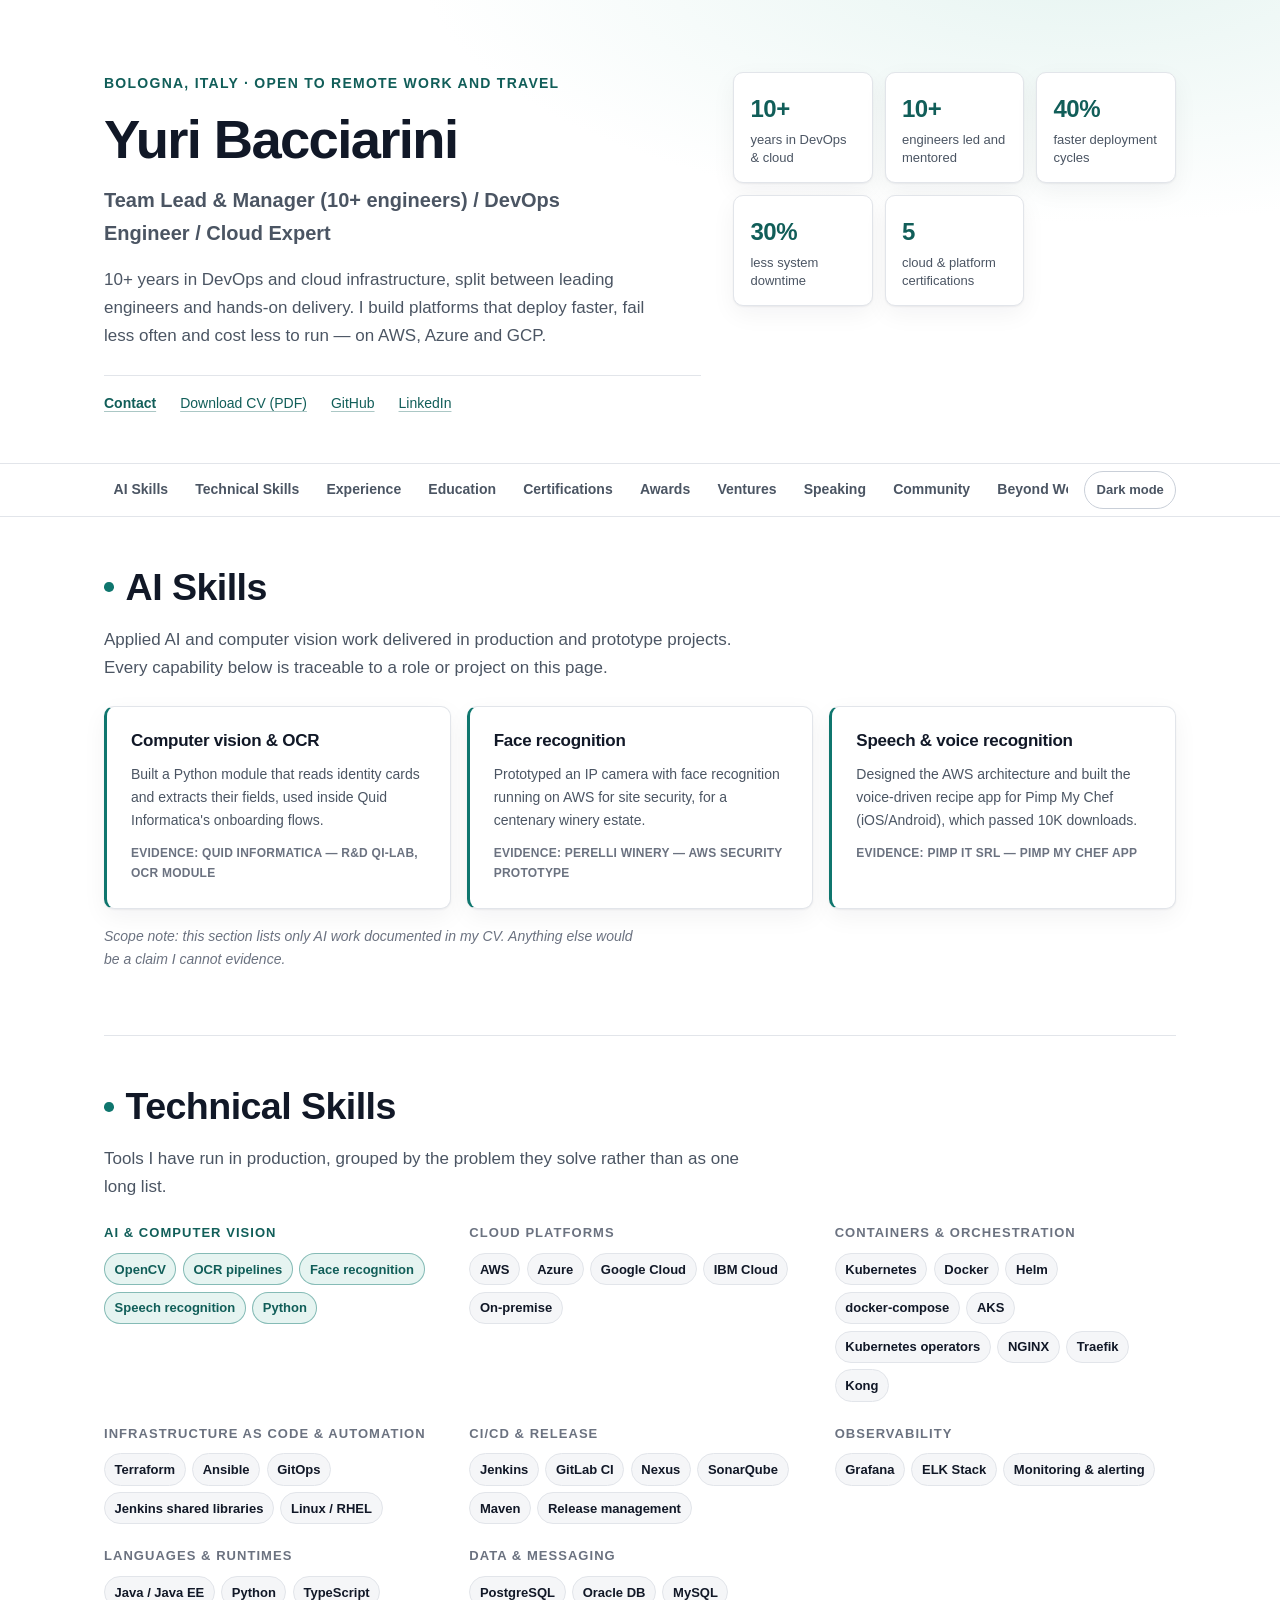
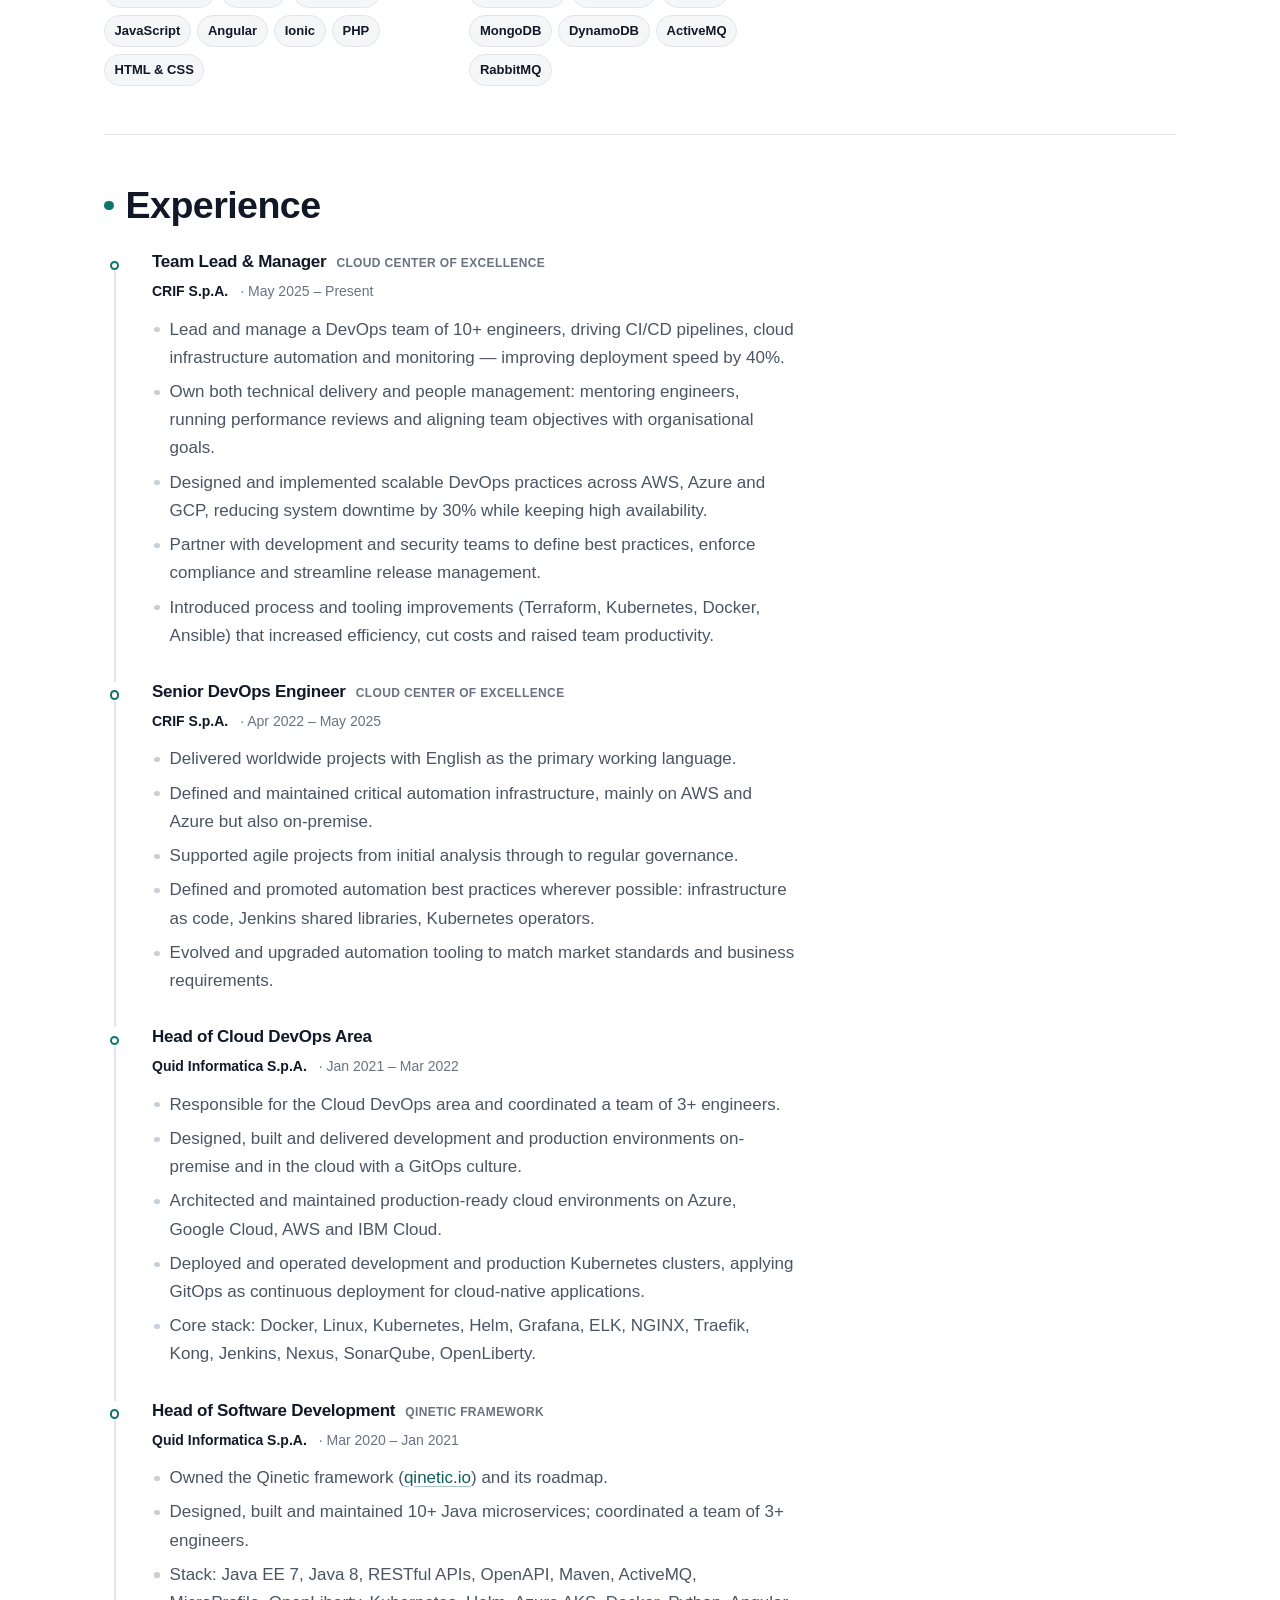
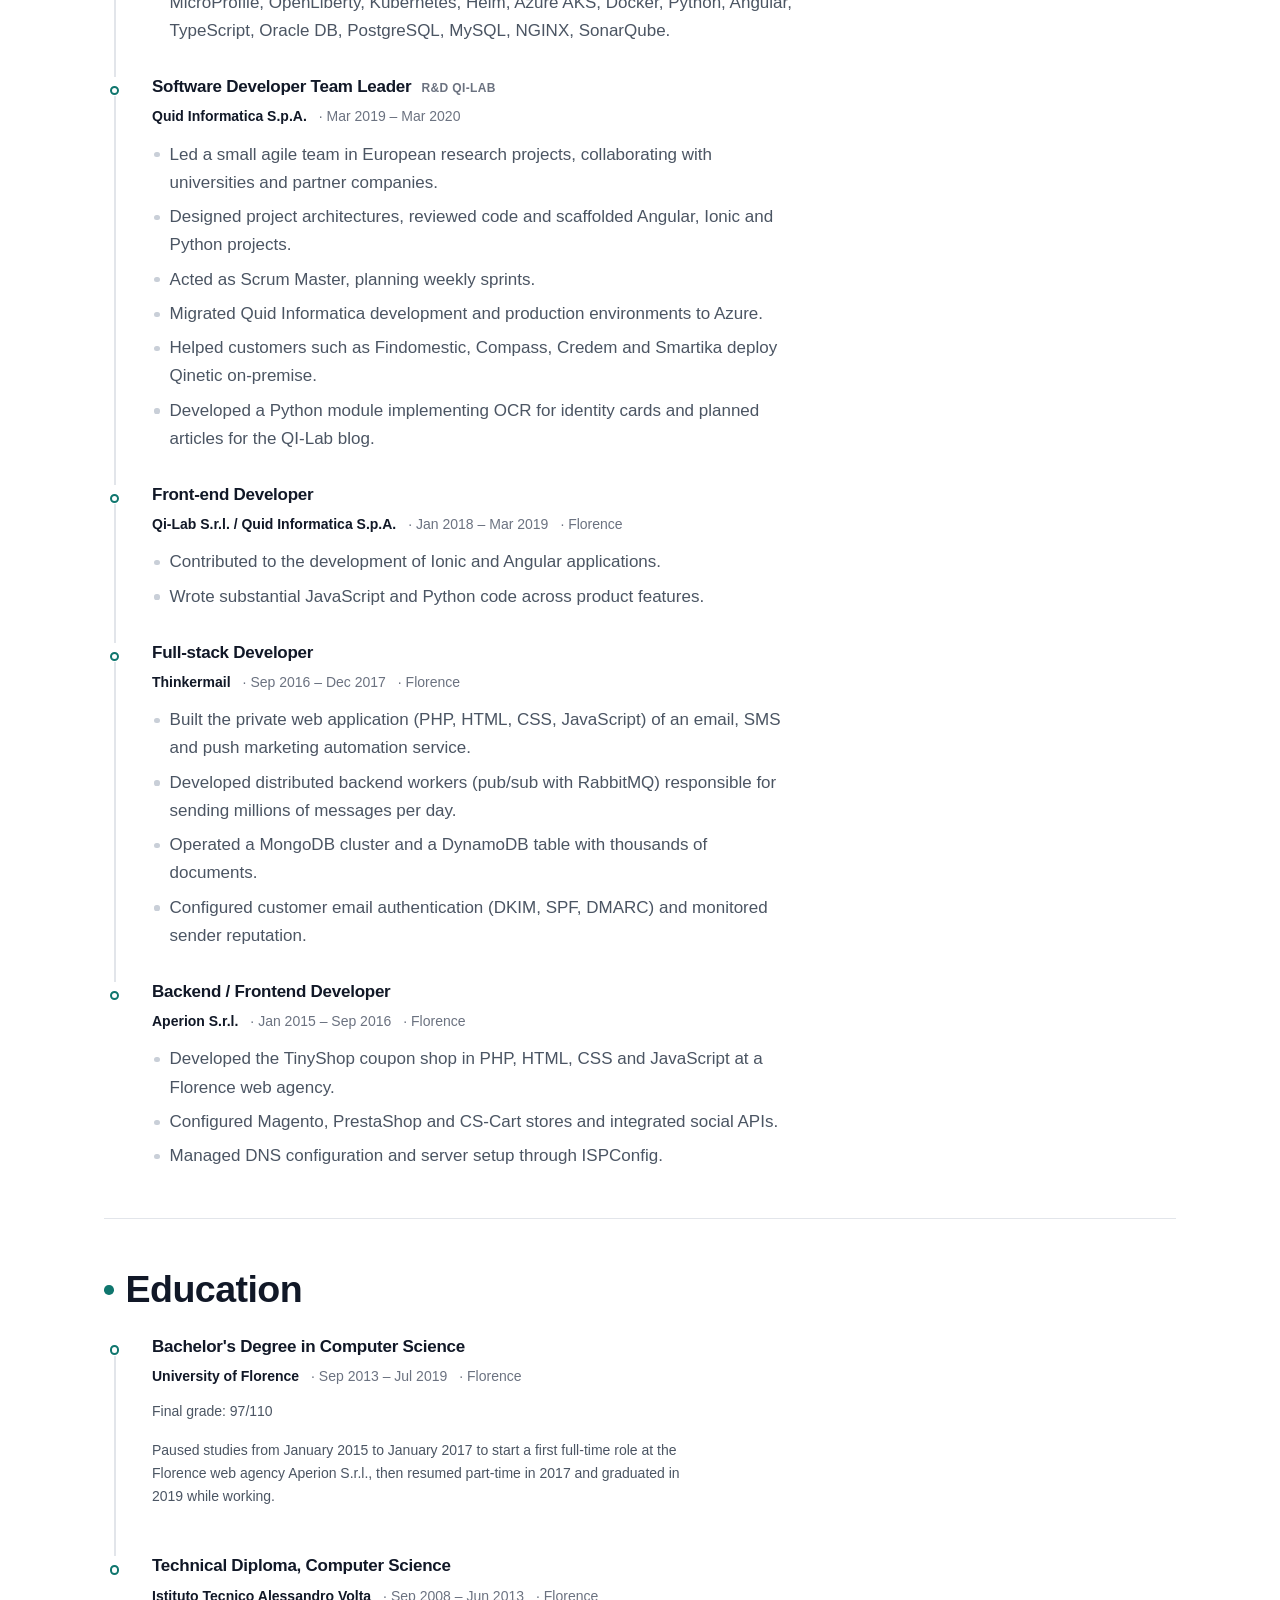
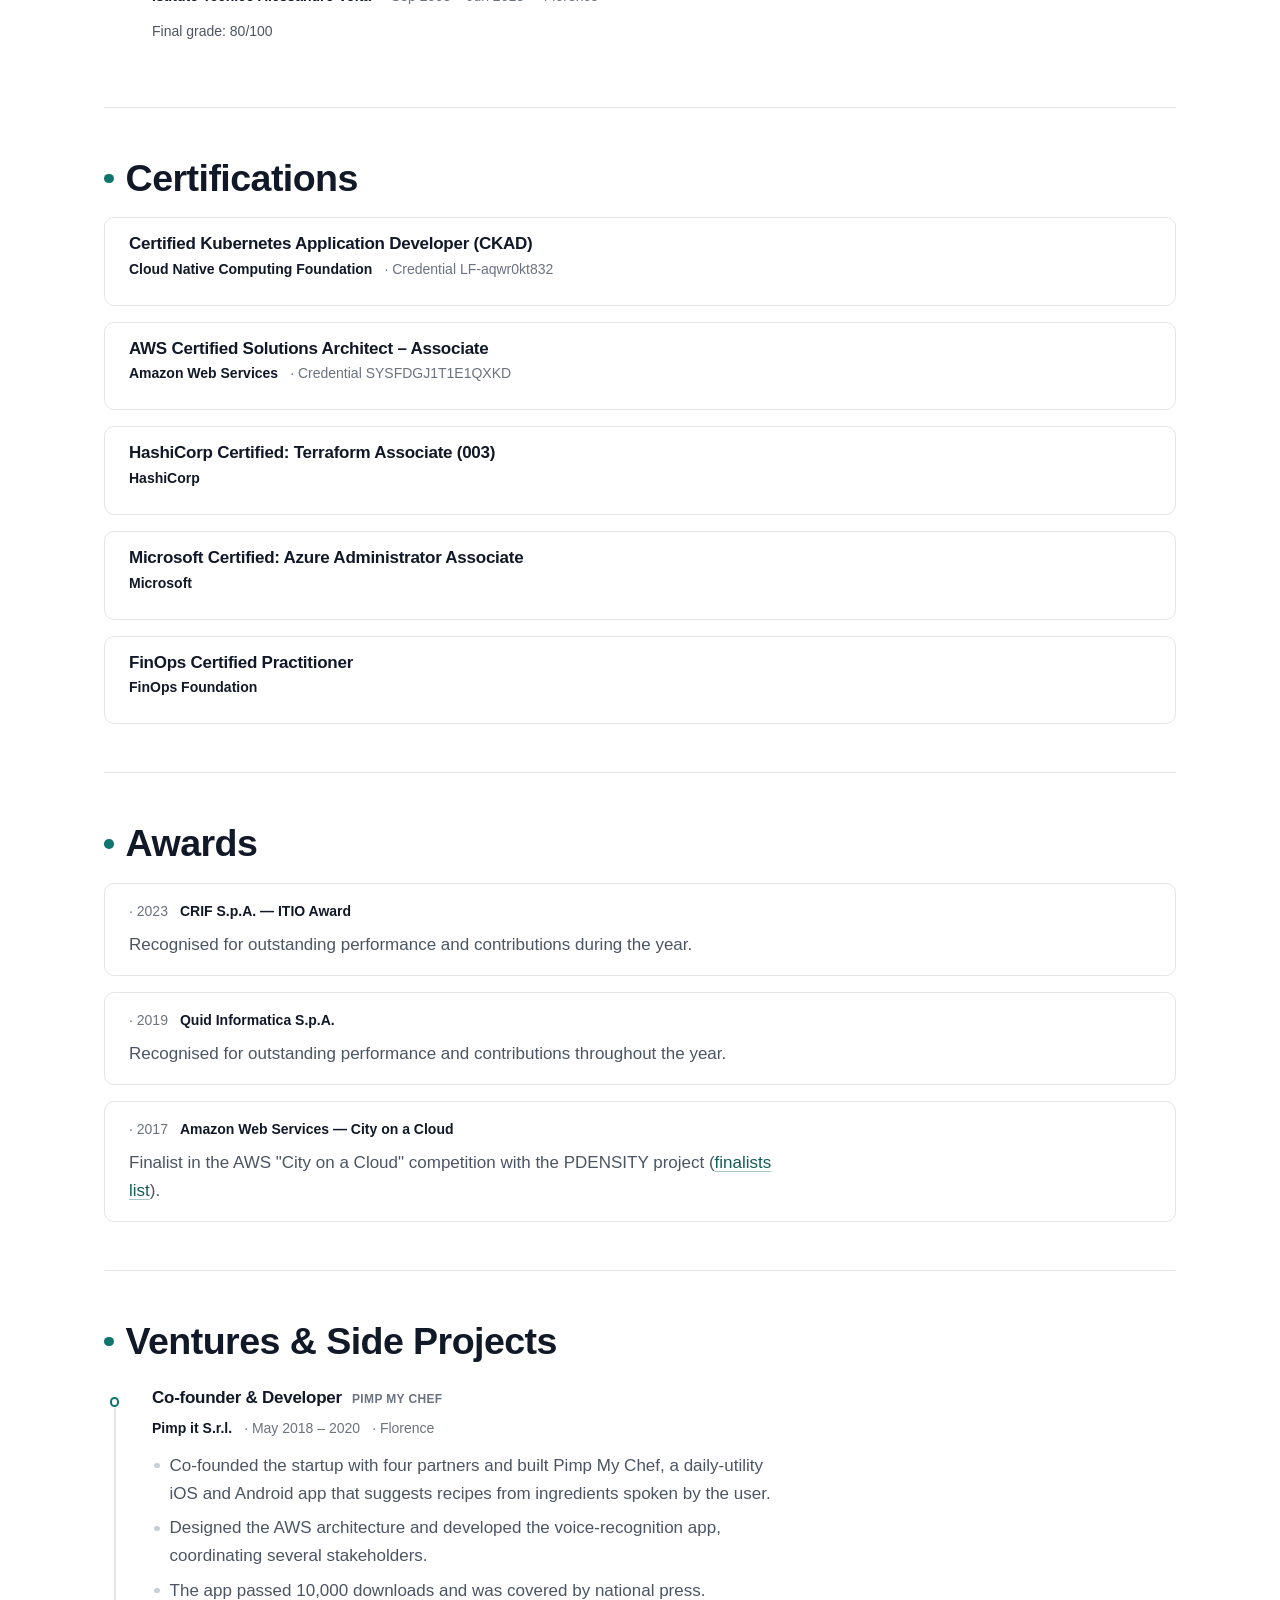
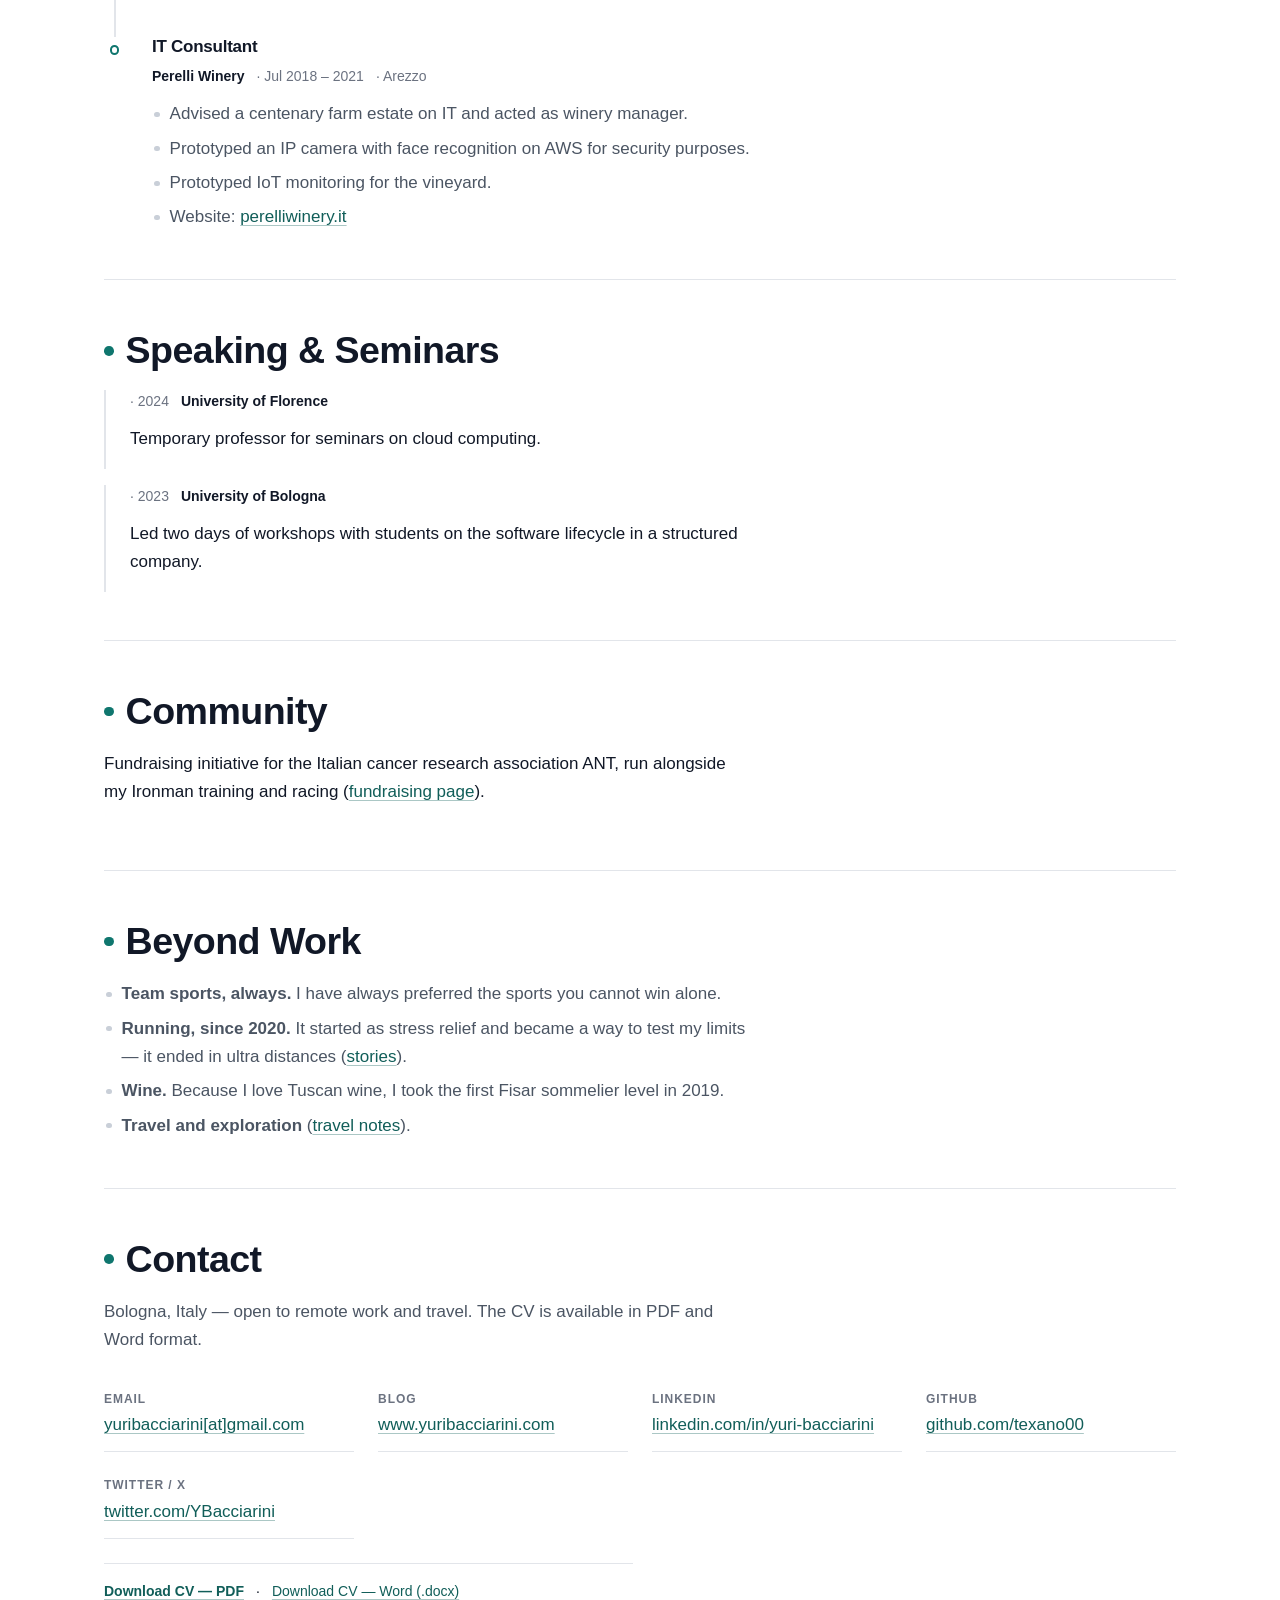
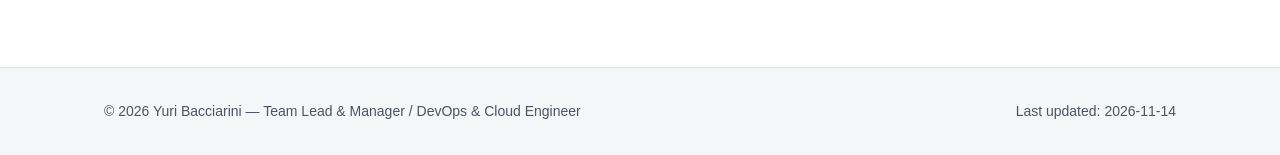
==== index.html @ 6666bc82 "feat(cv-site): publish CV as static site at texano00.github.io - Add index.html: semantic single-pag" ====
<!DOCTYPE html>
<html lang="en">
<head>
  <meta charset="utf-8">
  <meta name="viewport" content="width=device-width, initial-scale=1">
  <title>Yuri Bacciarini — Team Lead, DevOps &amp; Cloud Engineer</title>
  <meta name="description" content="Yuri Bacciarini: team lead and manager of 10+ engineers, DevOps and cloud expert in Kubernetes, Terraform and CI/CD. Bologna, Italy — open to remote work and travel.">
  <link rel="canonical" href="https://texano00.github.io/">
  <meta name="color-scheme" content="light dark">
  <meta name="author" content="Yuri Bacciarini">

  <meta property="og:type" content="profile">
  <meta property="og:site_name" content="Yuri Bacciarini — CV">
  <meta property="og:title" content="Yuri Bacciarini — Team Lead &amp; Manager / DevOps &amp; Cloud Engineer">
  <meta property="og:description" content="Team lead and manager of 10+ engineers. Kubernetes, Terraform, CI/CD, AI-enabled engineering. 10+ years across AWS, Azure and GCP.">
  <meta property="og:url" content="https://texano00.github.io/">
  <meta property="og:image" content="https://texano00.github.io/assets/img/og-card.png">
  <meta property="og:image:width" content="1200">
  <meta property="og:image:height" content="630">
  <meta property="og:image:alt" content="Yuri Bacciarini — Team Lead and Cloud DevOps Engineer">
  <meta name="twitter:card" content="summary_large_image">
  <meta name="twitter:creator" content="@YBacciarini">

  <link rel="icon" href="/favicon.svg" type="image/svg+xml">
  <link rel="stylesheet" href="/assets/css/styles.css">
  <script src="/assets/js/enhance.js" defer></script>

  <script type="application/ld+json">
  {
    "@context": "https://schema.org",
    "@type": "Person",
    "name": "Yuri Bacciarini",
    "jobTitle": "Team Lead & Manager, DevOps Engineer, Cloud Expert",
    "url": "https://texano00.github.io/",
    "address": { "@type": "PostalAddress", "addressLocality": "Bologna", "addressCountry": "IT" },
    "sameAs": [
      "https://www.yuribacciarini.com",
      "https://www.linkedin.com/in/yuri-bacciarini/",
      "https://github.com/texano00",
      "https://twitter.com/YBacciarini"
    ],
    "alumniOf": [
      { "@type": "CollegeOrUniversity", "name": "University of Florence" },
      { "@type": "EducationalOrganization", "name": "Istituto Tecnico Alessandro Volta" }
    ],
    "knowsAbout": [
      "Kubernetes", "Terraform", "CI/CD", "AWS", "Azure", "Google Cloud Platform",
      "Computer vision", "Optical character recognition", "Voice recognition"
    ]
  }
  </script>
</head>
<body id="top">
  <a class="skip-link" href="#main">Skip to content</a>

  <header class="site-header">
    <div class="wrap header-grid">
      <div>
        <p class="eyebrow">Bologna, Italy · Open to remote work and travel</p>
        <h1>Yuri Bacciarini</h1>
        <p class="headline">Team Lead &amp; Manager (10+ engineers) / DevOps Engineer / Cloud Expert</p>
        <p class="lede">
          10+ years in DevOps and cloud infrastructure, split between leading engineers and hands-on
          delivery. I build platforms that deploy faster, fail less often and cost less to run — on
          AWS, Azure and GCP.
        </p>
        <ul class="header-links" aria-label="Primary links">
          <li><a class="link-strong" href="#contact">Contact</a></li>
          <li><a href="/assets/cv/yuri-bacciarini-cv.pdf" download>Download CV (PDF)</a></li>
          <li><a href="https://github.com/texano00" rel="noopener noreferrer">GitHub</a></li>
          <li><a href="https://www.linkedin.com/in/yuri-bacciarini/" rel="noopener noreferrer">LinkedIn</a></li>
        </ul>
      </div>
      <ul class="metrics" aria-label="Career highlights">
        <li class="metric">
          <span class="metric-value">10+</span>
          <span class="metric-label">years in DevOps &amp; cloud</span>
        </li>
        <li class="metric">
          <span class="metric-value">10+</span>
          <span class="metric-label">engineers led and mentored</span>
        </li>
        <li class="metric">
          <span class="metric-value">40%</span>
          <span class="metric-label">faster deployment cycles</span>
        </li>
        <li class="metric">
          <span class="metric-value">30%</span>
          <span class="metric-label">less system downtime</span>
        </li>
        <li class="metric">
          <span class="metric-value">5</span>
          <span class="metric-label">cloud &amp; platform certifications</span>
        </li>
      </ul>
    </div>
  </header>

  <nav class="site-nav" aria-label="Sections">
    <div class="wrap nav-inner">
      <ul class="nav-list">
        <li><a href="#ai-skills">AI Skills</a></li>
        <li><a href="#skills">Technical Skills</a></li>
        <li><a href="#experience">Experience</a></li>
        <li><a href="#education">Education</a></li>
        <li><a href="#certifications">Certifications</a></li>
        <li><a href="#awards">Awards</a></li>
        <li><a href="#ventures">Ventures</a></li>
        <li><a href="#speaking">Speaking</a></li>
        <li><a href="#community">Community</a></li>
        <li><a href="#hobbies">Beyond Work</a></li>
        <li><a href="#contact">Contact</a></li>
      </ul>
      <button type="button" class="theme-toggle" data-theme-toggle hidden aria-pressed="false">Dark mode</button>
    </div>
  </nav>

  <main id="main">
    <div class="wrap">

      <section id="ai-skills" class="section" aria-labelledby="ai-skills-title">
        <h2 id="ai-skills-title">AI Skills</h2>
        <p class="section-intro">
          Applied AI and computer vision work delivered in production and prototype projects. Every
          capability below is traceable to a role or project on this page.
        </p>
        <ul class="card-grid">
          <li class="card">
            <h3>Computer vision &amp; OCR</h3>
            <p>
              Built a Python module that reads identity cards and extracts their fields, used inside
              Quid Informatica's onboarding flows.
            </p>
            <p class="evidence">Evidence: Quid Informatica — R&amp;D QI-Lab, OCR module</p>
          </li>
          <li class="card">
            <h3>Face recognition</h3>
            <p>
              Prototyped an IP camera with face recognition running on AWS for site security, for a
              centenary winery estate.
            </p>
            <p class="evidence">Evidence: Perelli Winery — AWS security prototype</p>
          </li>
          <li class="card">
            <h3>Speech &amp; voice recognition</h3>
            <p>
              Designed the AWS architecture and built the voice-driven recipe app for Pimp My Chef
              (iOS/Android), which passed 10K downloads.
            </p>
            <p class="evidence">Evidence: Pimp it srl — Pimp My Chef app</p>
          </li>
        </ul>
        <p class="section-note">
          Scope note: this section lists only AI work documented in my CV. Anything else would be a
          claim I cannot evidence.
        </p>
      </section>

      <section id="skills" class="section" aria-labelledby="skills-title">
        <h2 id="skills-title">Technical Skills</h2>
        <p class="section-intro">
          Tools I have run in production, grouped by the problem they solve rather than as one long
          list.
        </p>

        <div class="skill-groups">
          <div class="skill-group skill-group--attention">
            <h3>AI &amp; Computer Vision</h3>
            <ul class="chips">
              <li>OpenCV</li>
              <li>OCR pipelines</li>
              <li>Face recognition</li>
              <li>Speech recognition</li>
              <li>Python</li>
            </ul>
          </div>
          <div class="skill-group">
            <h3>Cloud Platforms</h3>
            <ul class="chips">
              <li>AWS</li>
              <li>Azure</li>
              <li>Google Cloud</li>
              <li>IBM Cloud</li>
              <li>On-premise</li>
            </ul>
          </div>
          <div class="skill-group">
            <h3>Containers &amp; Orchestration</h3>
            <ul class="chips">
              <li>Kubernetes</li>
              <li>Docker</li>
              <li>Helm</li>
              <li>docker-compose</li>
              <li>AKS</li>
              <li>Kubernetes operators</li>
              <li>NGINX</li>
              <li>Traefik</li>
              <li>Kong</li>
            </ul>
          </div>
          <div class="skill-group">
            <h3>Infrastructure as Code &amp; Automation</h3>
            <ul class="chips">
              <li>Terraform</li>
              <li>Ansible</li>
              <li>GitOps</li>
              <li>Jenkins shared libraries</li>
              <li>Linux / RHEL</li>
            </ul>
          </div>
          <div class="skill-group">
            <h3>CI/CD &amp; Release</h3>
            <ul class="chips">
              <li>Jenkins</li>
              <li>GitLab CI</li>
              <li>Nexus</li>
              <li>SonarQube</li>
              <li>Maven</li>
              <li>Release management</li>
            </ul>
          </div>
          <div class="skill-group">
            <h3>Observability</h3>
            <ul class="chips">
              <li>Grafana</li>
              <li>ELK Stack</li>
              <li>Monitoring &amp; alerting</li>
            </ul>
          </div>
          <div class="skill-group">
            <h3>Languages &amp; Runtimes</h3>
            <ul class="chips">
              <li>Java / Java EE</li>
              <li>Python</li>
              <li>TypeScript</li>
              <li>JavaScript</li>
              <li>Angular</li>
              <li>Ionic</li>
              <li>PHP</li>
              <li>HTML &amp; CSS</li>
            </ul>
          </div>
          <div class="skill-group">
            <h3>Data &amp; Messaging</h3>
            <ul class="chips">
              <li>PostgreSQL</li>
              <li>Oracle DB</li>
              <li>MySQL</li>
              <li>MongoDB</li>
              <li>DynamoDB</li>
              <li>ActiveMQ</li>
              <li>RabbitMQ</li>
            </ul>
          </div>
        </div>
      </section>

      <section id="experience" class="section" aria-labelledby="experience-title">
        <h2 id="experience-title">Experience</h2>

        <ol class="timeline">
          <li class="timeline-item">
            <h3>Team Lead &amp; Manager <span class="role-note">Cloud Center of Excellence</span></h3>
            <p class="entry-meta">
              <span class="org">CRIF S.p.A.</span>
              <span class="period">May 2025 – Present</span>
            </p>
            <ul class="bullets">
              <li>Lead and manage a DevOps team of 10+ engineers, driving CI/CD pipelines, cloud infrastructure automation and monitoring — improving deployment speed by 40%.</li>
              <li>Own both technical delivery and people management: mentoring engineers, running performance reviews and aligning team objectives with organisational goals.</li>
              <li>Designed and implemented scalable DevOps practices across AWS, Azure and GCP, reducing system downtime by 30% while keeping high availability.</li>
              <li>Partner with development and security teams to define best practices, enforce compliance and streamline release management.</li>
              <li>Introduced process and tooling improvements (Terraform, Kubernetes, Docker, Ansible) that increased efficiency, cut costs and raised team productivity.</li>
            </ul>
          </li>

          <li class="timeline-item">
            <h3>Senior DevOps Engineer <span class="role-note">Cloud Center of Excellence</span></h3>
            <p class="entry-meta">
              <span class="org">CRIF S.p.A.</span>
              <span class="period">Apr 2022 – May 2025</span>
            </p>
            <ul class="bullets">
              <li>Delivered worldwide projects with English as the primary working language.</li>
              <li>Defined and maintained critical automation infrastructure, mainly on AWS and Azure but also on-premise.</li>
              <li>Supported agile projects from initial analysis through to regular governance.</li>
              <li>Defined and promoted automation best practices wherever possible: infrastructure as code, Jenkins shared libraries, Kubernetes operators.</li>
              <li>Evolved and upgraded automation tooling to match market standards and business requirements.</li>
            </ul>
          </li>

          <li class="timeline-item">
            <h3>Head of Cloud DevOps Area</h3>
            <p class="entry-meta">
              <span class="org">Quid Informatica S.p.A.</span>
              <span class="period">Jan 2021 – Mar 2022</span>
            </p>
            <ul class="bullets">
              <li>Responsible for the Cloud DevOps area and coordinated a team of 3+ engineers.</li>
              <li>Designed, built and delivered development and production environments on-premise and in the cloud with a GitOps culture.</li>
              <li>Architected and maintained production-ready cloud environments on Azure, Google Cloud, AWS and IBM Cloud.</li>
              <li>Deployed and operated development and production Kubernetes clusters, applying GitOps as continuous deployment for cloud-native applications.</li>
              <li>Core stack: Docker, Linux, Kubernetes, Helm, Grafana, ELK, NGINX, Traefik, Kong, Jenkins, Nexus, SonarQube, OpenLiberty.</li>
            </ul>
          </li>

          <li class="timeline-item">
            <h3>Head of Software Development <span class="role-note">Qinetic Framework</span></h3>
            <p class="entry-meta">
              <span class="org">Quid Informatica S.p.A.</span>
              <span class="period">Mar 2020 – Jan 2021</span>
            </p>
            <ul class="bullets">
              <li>Owned the Qinetic framework (<a href="https://qinetic.io/" rel="noopener noreferrer">qinetic.io</a>) and its roadmap.</li>
              <li>Designed, built and maintained 10+ Java microservices; coordinated a team of 3+ engineers.</li>
              <li>Stack: Java EE 7, Java 8, RESTful APIs, OpenAPI, Maven, ActiveMQ, MicroProfile, OpenLiberty, Kubernetes, Helm, Azure AKS, Docker, Python, Angular, TypeScript, Oracle DB, PostgreSQL, MySQL, NGINX, SonarQube.</li>
            </ul>
          </li>

          <li class="timeline-item">
            <h3>Software Developer Team Leader <span class="role-note">R&amp;D QI-Lab</span></h3>
            <p class="entry-meta">
              <span class="org">Quid Informatica S.p.A.</span>
              <span class="period">Mar 2019 – Mar 2020</span>
            </p>
            <ul class="bullets">
              <li>Led a small agile team in European research projects, collaborating with universities and partner companies.</li>
              <li>Designed project architectures, reviewed code and scaffolded Angular, Ionic and Python projects.</li>
              <li>Acted as Scrum Master, planning weekly sprints.</li>
              <li>Migrated Quid Informatica development and production environments to Azure.</li>
              <li>Helped customers such as Findomestic, Compass, Credem and Smartika deploy Qinetic on-premise.</li>
              <li>Developed a Python module implementing OCR for identity cards and planned articles for the QI-Lab blog.</li>
            </ul>
          </li>

          <li class="timeline-item">
            <h3>Front-end Developer</h3>
            <p class="entry-meta">
              <span class="org">Qi-Lab S.r.l. / Quid Informatica S.p.A.</span>
              <span class="period">Jan 2018 – Mar 2019</span>
              <span class="location">Florence</span>
            </p>
            <ul class="bullets">
              <li>Contributed to the development of Ionic and Angular applications.</li>
              <li>Wrote substantial JavaScript and Python code across product features.</li>
            </ul>
          </li>

          <li class="timeline-item">
            <h3>Full-stack Developer</h3>
            <p class="entry-meta">
              <span class="org">Thinkermail</span>
              <span class="period">Sep 2016 – Dec 2017</span>
              <span class="location">Florence</span>
            </p>
            <ul class="bullets">
              <li>Built the private web application (PHP, HTML, CSS, JavaScript) of an email, SMS and push marketing automation service.</li>
              <li>Developed distributed backend workers (pub/sub with RabbitMQ) responsible for sending millions of messages per day.</li>
              <li>Operated a MongoDB cluster and a DynamoDB table with thousands of documents.</li>
              <li>Configured customer email authentication (DKIM, SPF, DMARC) and monitored sender reputation.</li>
            </ul>
          </li>

          <li class="timeline-item">
            <h3>Backend / Frontend Developer</h3>
            <p class="entry-meta">
              <span class="org">Aperion S.r.l.</span>
              <span class="period">Jan 2015 – Sep 2016</span>
              <span class="location">Florence</span>
            </p>
            <ul class="bullets">
              <li>Developed the TinyShop coupon shop in PHP, HTML, CSS and JavaScript at a Florence web agency.</li>
              <li>Configured Magento, PrestaShop and CS-Cart stores and integrated social APIs.</li>
              <li>Managed DNS configuration and server setup through ISPConfig.</li>
            </ul>
          </li>
        </ol>
      </section>

      <section id="education" class="section" aria-labelledby="education-title">
        <h2 id="education-title">Education</h2>
        <ol class="timeline timeline--compact">
          <li class="timeline-item">
            <h3>Bachelor's Degree in Computer Science</h3>
            <p class="entry-meta">
              <span class="org">University of Florence</span>
              <span class="period">Sep 2013 – Jul 2019</span>
              <span class="location">Florence</span>
            </p>
            <p class="entry-result">Final grade: 97/110</p>
            <p class="entry-note">
              Paused studies from January 2015 to January 2017 to start a first full-time role at the
              Florence web agency Aperion S.r.l., then resumed part-time in 2017 and graduated in 2019
              while working.
            </p>
          </li>
          <li class="timeline-item">
            <h3>Technical Diploma, Computer Science</h3>
            <p class="entry-meta">
              <span class="org">Istituto Tecnico Alessandro Volta</span>
              <span class="period">Sep 2008 – Jun 2013</span>
              <span class="location">Florence</span>
            </p>
            <p class="entry-result">Final grade: 80/100</p>
          </li>
        </ol>
      </section>

      <section id="certifications" class="section" aria-labelledby="certifications-title">
        <h2 id="certifications-title">Certifications</h2>
        <ul class="cert-list">
          <li>
            <h3>Certified Kubernetes Application Developer (CKAD)</h3>
            <p class="entry-meta"><span class="org">Cloud Native Computing Foundation</span><span class="period">Credential LF-aqwr0kt832</span></p>
          </li>
          <li>
            <h3>AWS Certified Solutions Architect – Associate</h3>
            <p class="entry-meta"><span class="org">Amazon Web Services</span><span class="period">Credential SYSFDGJ1T1E1QXKD</span></p>
          </li>
          <li>
            <h3>HashiCorp Certified: Terraform Associate (003)</h3>
            <p class="entry-meta"><span class="org">HashiCorp</span></p>
          </li>
          <li>
            <h3>Microsoft Certified: Azure Administrator Associate</h3>
            <p class="entry-meta"><span class="org">Microsoft</span></p>
          </li>
          <li>
            <h3>FinOps Certified Practitioner</h3>
            <p class="entry-meta"><span class="org">FinOps Foundation</span></p>
          </li>
        </ul>
      </section>

      <section id="awards" class="section" aria-labelledby="awards-title">
        <h2 id="awards-title">Awards</h2>
        <ul class="award-list">
          <li>
            <p class="entry-meta"><span class="period">2023</span><span class="org">CRIF S.p.A. — ITIO Award</span></p>
            <p>Recognised for outstanding performance and contributions during the year.</p>
          </li>
          <li>
            <p class="entry-meta"><span class="period">2019</span><span class="org">Quid Informatica S.p.A.</span></p>
            <p>Recognised for outstanding performance and contributions throughout the year.</p>
          </li>
          <li>
            <p class="entry-meta"><span class="period">2017</span><span class="org">Amazon Web Services — City on a Cloud</span></p>
            <p>
              Finalist in the AWS "City on a Cloud" competition with the PDENSITY project
              (<a href="https://aws.amazon.com/it/stateandlocal/cityonacloud/2017finalists/#Dream_Big_large" rel="noopener noreferrer">finalists list</a>).
            </p>
          </li>
        </ul>
      </section>

      <section id="ventures" class="section" aria-labelledby="ventures-title">
        <h2 id="ventures-title">Ventures &amp; Side Projects</h2>
        <ol class="timeline timeline--compact">
          <li class="timeline-item">
            <h3>Co-founder &amp; Developer <span class="role-note">Pimp My Chef</span></h3>
            <p class="entry-meta">
              <span class="org">Pimp it S.r.l.</span>
              <span class="period">May 2018 – 2020</span>
              <span class="location">Florence</span>
            </p>
            <ul class="bullets">
              <li>Co-founded the startup with four partners and built Pimp My Chef, a daily-utility iOS and Android app that suggests recipes from ingredients spoken by the user.</li>
              <li>Designed the AWS architecture and developed the voice-recognition app, coordinating several stakeholders.</li>
              <li>The app passed 10,000 downloads and was covered by national press.</li>
            </ul>
          </li>
          <li class="timeline-item">
            <h3>IT Consultant</h3>
            <p class="entry-meta">
              <span class="org">Perelli Winery</span>
              <span class="period">Jul 2018 – 2021</span>
              <span class="location">Arezzo</span>
            </p>
            <ul class="bullets">
              <li>Advised a centenary farm estate on IT and acted as winery manager.</li>
              <li>Prototyped an IP camera with face recognition on AWS for security purposes.</li>
              <li>Prototyped IoT monitoring for the vineyard.</li>
              <li>Website: <a href="https://www.perelliwinery.it" rel="noopener noreferrer">perelliwinery.it</a></li>
            </ul>
          </li>
        </ol>
      </section>

      <section id="speaking" class="section" aria-labelledby="speaking-title">
        <h2 id="speaking-title">Speaking &amp; Seminars</h2>
        <ul class="plain-list plain-list--spaced">
          <li>
            <p class="entry-meta"><span class="period">2024</span><span class="org">University of Florence</span></p>
            <p>Temporary professor for seminars on cloud computing.</p>
          </li>
          <li>
            <p class="entry-meta"><span class="period">2023</span><span class="org">University of Bologna</span></p>
            <p>Led two days of workshops with students on the software lifecycle in a structured company.</p>
          </li>
        </ul>
      </section>

      <section id="community" class="section" aria-labelledby="community-title">
        <h2 id="community-title">Community</h2>
        <p>
          Fundraising initiative for the Italian cancer research association ANT, run alongside my
          Ironman training and racing
          (<a href="https://insieme.ant.it/fundraisers/yuri" rel="noopener noreferrer">fundraising page</a>).
        </p>
      </section>

      <section id="hobbies" class="section" aria-labelledby="hobbies-title">
        <h2 id="hobbies-title">Beyond Work</h2>
        <ul class="bullets">
          <li><strong>Team sports, always.</strong> I have always preferred the sports you cannot win alone.</li>
          <li>
            <strong>Running, since 2020.</strong> It started as stress relief and became a way to test my
            limits — it ended in ultra distances
            (<a href="https://www.yuribacciarini.com/sports" rel="noopener noreferrer">stories</a>).
          </li>
          <li><strong>Wine.</strong> Because I love Tuscan wine, I took the first Fisar sommelier level in 2019.</li>
          <li>
            <strong>Travel and exploration</strong>
            (<a href="https://www.yuribacciarini.com/travel/" rel="noopener noreferrer">travel notes</a>).
          </li>
        </ul>
      </section>

      <section id="contact" class="section section--contact" aria-labelledby="contact-title">
        <h2 id="contact-title">Contact</h2>
        <p class="section-intro">
          Bologna, Italy — open to remote work and travel. The CV is available in PDF and Word format.
        </p>
        <ul class="contact-list">
          <li>
            <span class="contact-label">Email</span>
            <span data-email data-user="yuribacciarini" data-domain="gmail.com">yuribacciarini[at]gmail.com</span>
          </li>
          <li>
            <span class="contact-label">Blog</span>
            <a href="https://www.yuribacciarini.com" rel="noopener noreferrer">www.yuribacciarini.com</a>
          </li>
          <li>
            <span class="contact-label">LinkedIn</span>
            <a href="https://www.linkedin.com/in/yuri-bacciarini/" rel="noopener noreferrer">linkedin.com/in/yuri-bacciarini</a>
          </li>
          <li>
            <span class="contact-label">GitHub</span>
            <a href="https://github.com/texano00" rel="noopener noreferrer">github.com/texano00</a>
          </li>
          <li>
            <span class="contact-label">Twitter / X</span>
            <a href="https://twitter.com/YBacciarini" rel="noopener noreferrer">twitter.com/YBacciarini</a>
          </li>
        </ul>
        <p class="download-block">
          <a class="link-strong" href="/assets/cv/yuri-bacciarini-cv.pdf" download="yuri-bacciarini-cv.pdf">Download CV — PDF</a>
          <span aria-hidden="true">·</span>
          <a href="/assets/cv/yuri-bacciarini-cv.docx" download="yuri-bacciarini-cv.docx">Download CV — Word (.docx)</a>
        </p>
      </section>

    </div>
  </main>

  <footer class="site-footer">
    <div class="wrap footer-inner">
      <p>© 2026 Yuri Bacciarini — Team Lead &amp; Manager / DevOps &amp; Cloud Engineer</p>
      <p class="last-updated">Last updated: <time datetime="2026-11-14">2026-11-14</time></p>
    </div>
  </footer>
</body>
</html>
---- assets/css/styles.css ----
/* =========================================================================
   Yuri Bacciarini — CV site
   Tokens, layout, components, responsive, print. No frameworks, no webfonts.
   ========================================================================= */

/* ---------- Design tokens ---------- */
:root {
  color-scheme: light;

  --bg: #ffffff;
  --bg-soft: #f5f6f8;
  --bg-raised: #ffffff;
  --fg: #111827;
  --fg-muted: #4b5563;
  --fg-faint: #6b7280;
  --accent: #0f766e;
  --accent-strong: #115e59;
  --accent-soft: #e6f4f1;
  --border: #e2e5ea;
  --border-strong: #c9cfd8;
  --shadow: 0 1px 2px rgba(17, 24, 39, 0.06), 0 8px 24px rgba(17, 24, 39, 0.05);

  --font-sans: -apple-system, BlinkMacSystemFont, "Segoe UI", Roboto, "Helvetica Neue",
    Arial, "Noto Sans", sans-serif;
  --font-mono: ui-monospace, SFMono-Regular, "SF Mono", Menlo, Consolas, monospace;

  --step--1: 0.875rem;
  --step-0: 1.0625rem;
  --step-1: 1.25rem;
  --step-2: 1.5rem;
  --step-3: clamp(1.75rem, 1.2rem + 1.6vw, 2.35rem);
  --step-4: clamp(2.25rem, 1.4rem + 3.4vw, 3.4rem);

  --space-1: 0.5rem;
  --space-2: 0.75rem;
  --space-3: 1rem;
  --space-4: 1.5rem;
  --space-5: 2rem;
  --space-6: 3rem;
  --space-7: 4.5rem;

  --measure: 68ch;
  --wrap: 72rem;
  --radius: 10px;
  --radius-lg: 16px;
  --ring: 0 0 0 3px rgba(15, 118, 110, 0.35);
}

@media (prefers-color-scheme: dark) {
  :root:not([data-theme="light"]) {
    color-scheme: dark;

    --bg: #0b1017;
    --bg-soft: #121a24;
    --bg-raised: #151e2a;
    --fg: #eef2f7;
    --fg-muted: #b3bdcb;
    --fg-faint: #93a0b1;
    --accent: #5eead4;
    --accent-strong: #99f6e4;
    --accent-soft: #10312e;
    --border: #22303f;
    --border-strong: #33475c;
    --shadow: 0 1px 2px rgba(0, 0, 0, 0.5), 0 8px 24px rgba(0, 0, 0, 0.35);
  }
}

:root[data-theme="dark"] {
  color-scheme: dark;

  --bg: #0b1017;
  --bg-soft: #121a24;
  --bg-raised: #151e2a;
  --fg: #eef2f7;
  --fg-muted: #b3bdcb;
  --fg-faint: #93a0b1;
  --accent: #5eead4;
  --accent-strong: #99f6e4;
  --accent-soft: #10312e;
  --border: #22303f;
  --border-strong: #33475c;
  --shadow: 0 1px 2px rgba(0, 0, 0, 0.5), 0 8px 24px rgba(0, 0, 0, 0.35);
}

/* ---------- Reset & base ---------- */
*,
*::before,
*::after {
  box-sizing: border-box;
}

html {
  -webkit-text-size-adjust: 100%;
  scroll-behavior: smooth;
  scroll-padding-top: 4.5rem;
}

body {
  margin: 0;
  background: var(--bg);
  color: var(--fg);
  font-family: var(--font-sans);
  font-size: var(--step-0);
  line-height: 1.65;
  -webkit-font-smoothing: antialiased;
  text-rendering: optimizeLegibility;
}

h1,
h2,
h3 {
  margin: 0 0 var(--space-2);
  line-height: 1.2;
  letter-spacing: -0.015em;
  text-wrap: balance;
}

h1 {
  font-size: var(--step-4);
  letter-spacing: -0.03em;
}

h2 {
  font-size: var(--step-3);
}

h3 {
  font-size: var(--step-1);
}

p {
  margin: 0 0 var(--space-3);
  max-width: var(--measure);
}

ul,
ol {
  margin: 0;
  padding: 0;
}

li {
  list-style: none;
}

a {
  color: var(--accent-strong);
  text-decoration-color: color-mix(in srgb, var(--accent-strong) 35%, transparent);
  text-underline-offset: 0.18em;
}

a:hover {
  text-decoration-color: currentColor;
}

strong {
  font-weight: 650;
}

:focus-visible {
  outline: 3px solid var(--accent);
  outline-offset: 2px;
  border-radius: 4px;
}

.wrap {
  width: 100%;
  max-width: var(--wrap);
  margin-inline: auto;
  padding-inline: clamp(1rem, 4vw, 2.5rem);
}

.skip-link {
  position: absolute;
  left: var(--space-3);
  top: -100px;
  z-index: 50;
  padding: var(--space-2) var(--space-3);
  background: var(--fg);
  color: var(--bg);
  border-radius: var(--radius);
  font-weight: 650;
  text-decoration: none;
  transition: top 0.15s ease;
}

.skip-link:focus-visible {
  top: var(--space-3);
}

/* ---------- Header ---------- */
.site-header {
  padding-block: var(--space-7) var(--space-6);
  background:
    radial-gradient(60rem 24rem at 85% -10%, var(--accent-soft), transparent 70%),
    var(--bg);
  border-bottom: 1px solid var(--border);
}

.site-header--compact {
  padding-block: var(--space-6);
}

.header-grid {
  display: grid;
  gap: var(--space-5);
}

.eyebrow {
  margin: 0 0 var(--space-2);
  font-size: var(--step--1);
  font-weight: 650;
  letter-spacing: 0.09em;
  text-transform: uppercase;
  color: var(--accent-strong);
}

.headline {
  margin: 0 0 var(--space-3);
  font-size: var(--step-1);
  font-weight: 550;
  color: var(--fg-muted);
  max-width: 46ch;
}

.lede {
  font-size: var(--step-0);
  color: var(--fg-muted);
  max-width: 58ch;
}

.header-links {
  display: flex;
  flex-wrap: wrap;
  gap: var(--space-2) var(--space-4);
  margin-top: var(--space-4);
  padding-top: var(--space-3);
  border-top: 1px solid var(--border);
  font-size: var(--step--1);
}

.link-strong {
  font-weight: 650;
  color: var(--accent-strong);
}

/* ---------- Metrics ---------- */
.metrics {
  display: grid;
  grid-template-columns: repeat(auto-fit, minmax(9.5rem, 1fr));
  gap: var(--space-2);
}

.metric {
  display: flex;
  flex-direction: column;
  gap: 0.15rem;
  padding: var(--space-3);
  background: var(--bg-raised);
  border: 1px solid var(--border);
  border-radius: var(--radius);
  box-shadow: var(--shadow);
}

.metric-value {
  font-size: var(--step-2);
  font-weight: 700;
  letter-spacing: -0.02em;
  color: var(--accent-strong);
  font-variant-numeric: tabular-nums;
}

.metric-label {
  font-size: 0.8125rem;
  line-height: 1.35;
  color: var(--fg-muted);
}

/* ---------- Section navigation ---------- */
.site-nav {
  position: sticky;
  top: 0;
  z-index: 20;
  background: color-mix(in srgb, var(--bg) 88%, transparent);
  backdrop-filter: blur(10px);
  border-bottom: 1px solid var(--border);
}

.nav-inner {
  display: flex;
  align-items: center;
  gap: var(--space-3);
  min-height: 3.25rem;
}

.nav-list {
  display: flex;
  gap: var(--space-1);
  overflow-x: auto;
  scrollbar-width: none;
  padding-block: var(--space-1);
  flex: 1;
}

.nav-list::-webkit-scrollbar {
  display: none;
}

.nav-list a {
  display: inline-block;
  padding: 0.4rem 0.6rem;
  border-radius: 6px;
  font-size: var(--step--1);
  font-weight: 550;
  color: var(--fg-muted);
  text-decoration: none;
  white-space: nowrap;
}

.nav-list a:hover,
.nav-list a:focus-visible {
  color: var(--accent-strong);
  background: var(--accent-soft);
}

.theme-toggle {
  flex: none;
  padding: 0.45rem 0.7rem;
  font: inherit;
  font-size: 0.8125rem;
  font-weight: 600;
  color: var(--fg-muted);
  background: var(--bg-raised);
  border: 1px solid var(--border-strong);
  border-radius: 999px;
  cursor: pointer;
}

.theme-toggle:hover {
  color: var(--accent-strong);
  border-color: var(--accent);
}

.theme-toggle[hidden] {
  display: none;
}

/* ---------- Sections ---------- */
.section {
  padding-block: var(--space-6);
  border-bottom: 1px solid var(--border);
}

.section:last-of-type {
  border-bottom: 0;
}

.section h2 {
  display: flex;
  align-items: center;
  gap: var(--space-2);
  margin-bottom: var(--space-3);
}

.section h2::before {
  content: "";
  width: 0.6rem;
  height: 0.6rem;
  border-radius: 50%;
  background: var(--accent);
  flex: none;
}

.section-intro {
  color: var(--fg-muted);
  margin-bottom: var(--space-4);
}

.section-note {
  margin-top: var(--space-3);
  font-size: var(--step--1);
  color: var(--fg-faint);
  font-style: italic;
}

/* ---------- Cards (AI skills) ---------- */
.card-grid {
  display: grid;
  grid-template-columns: repeat(auto-fit, minmax(16rem, 1fr));
  gap: var(--space-3);
}

.card {
  padding: var(--space-4);
  background: var(--bg-raised);
  border: 1px solid var(--border);
  border-left: 3px solid var(--accent);
  border-radius: var(--radius);
  box-shadow: var(--shadow);
}

.card h3 {
  font-size: var(--step-0);
  margin-bottom: var(--space-2);
}

.card p {
  margin-bottom: var(--space-2);
  color: var(--fg-muted);
  font-size: var(--step--1);
}

.card p:last-child {
  margin-bottom: 0;
}

.evidence {
  font-size: 0.75rem !important;
  font-weight: 600;
  letter-spacing: 0.02em;
  color: var(--fg-faint) !important;
  text-transform: uppercase;
}

/* ---------- Skill groups ---------- */
.skill-groups {
  display: grid;
  grid-template-columns: repeat(auto-fit, minmax(17rem, 1fr));
  gap: var(--space-4);
}

.skill-group h3 {
  font-size: 0.8125rem;
  text-transform: uppercase;
  letter-spacing: 0.08em;
  color: var(--fg-faint);
  margin-bottom: var(--space-2);
}

.skill-group--attention h3 {
  color: var(--accent-strong);
}

.chips {
  display: flex;
  flex-wrap: wrap;
  gap: 0.4rem;
}

.chips li {
  padding: 0.28rem 0.6rem;
  font-size: 0.8125rem;
  font-weight: 550;
  color: var(--fg);
  background: var(--bg-soft);
  border: 1px solid var(--border);
  border-radius: 999px;
  white-space: nowrap;
}

.skill-group--attention .chips li {
  background: var(--accent-soft);
  border-color: color-mix(in srgb, var(--accent) 45%, transparent);
  color: var(--accent-strong);
}

/* ---------- Timeline (experience, education, ventures) ---------- */
.timeline {
  position: relative;
  margin-top: var(--space-4);
}

.timeline-item {
  position: relative;
  padding-left: var(--space-5);
  padding-bottom: var(--space-5);
  break-inside: avoid;
  page-break-inside: avoid;
}

.timeline-item::before {
  content: "";
  position: absolute;
  left: 0.35rem;
  top: 0.55rem;
  width: 0.6rem;
  height: 0.6rem;
  border-radius: 50%;
  background: var(--bg);
  border: 2px solid var(--accent);
  z-index: 1;
}

.timeline-item::after {
  content: "";
  position: absolute;
  left: 0.65rem;
  top: 1.2rem;
  bottom: 0;
  width: 2px;
  background: var(--border);
}

.timeline-item:last-child {
  padding-bottom: 0;
}

.timeline-item:last-child::after {
  display: none;
}

.timeline-item h3 {
  font-size: var(--step-0);
  margin-bottom: var(--space-1);
}

.role-note {
  display: inline-block;
  margin-left: 0.35rem;
  font-size: 0.75rem;
  font-weight: 550;
  letter-spacing: 0.03em;
  color: var(--fg-faint);
  text-transform: uppercase;
}

.entry-meta {
  display: flex;
  flex-wrap: wrap;
  align-items: baseline;
  gap: 0.35rem 0.75rem;
  margin: 0 0 var(--space-2);
  font-size: var(--step--1);
}

.org {
  font-weight: 650;
  color: var(--fg);
}

.period,
.location {
  color: var(--fg-faint);
  font-variant-numeric: tabular-nums;
}

.period::before {
  content: "· ";
}

.location::before {
  content: "· ";
}

.bullets {
  display: grid;
  gap: 0.4rem;
  max-width: var(--measure);
}

.bullets li {
  position: relative;
  padding-left: 1.1rem;
  color: var(--fg-muted);
}

.bullets li::before {
  content: "";
  position: absolute;
  left: 0.15rem;
  top: 0.68em;
  width: 0.32rem;
  height: 0.32rem;
  border-radius: 50%;
  background: var(--border-strong);
}

.entry-result,
.entry-note {
  font-size: var(--step--1);
  color: var(--fg-muted);
}

.entry-note {
  max-width: var(--measure);
}

/* ---------- Lists (certifications, awards, speaking) ---------- */
.cert-list,
.award-list,
.plain-list {
  display: grid;
  gap: var(--space-3);
}

.cert-list li,
.award-list li {
  padding: var(--space-3) var(--space-4);
  background: var(--bg-raised);
  border: 1px solid var(--border);
  border-radius: var(--radius);
  break-inside: avoid;
  page-break-inside: avoid;
}

.cert-list h3 {
  font-size: var(--step-0);
  margin-bottom: 0.2rem;
}

.cert-list .entry-meta,
.award-list .entry-meta {
  margin-bottom: var(--space-1);
}

.award-list p:last-child {
  margin-bottom: 0;
  color: var(--fg-muted);
}

.plain-list--spaced {
  gap: var(--space-3);
}

.plain-list--spaced li {
  padding-left: var(--space-4);
  border-left: 2px solid var(--border);
}

/* ---------- Contact ---------- */
.contact-list {
  display: grid;
  grid-template-columns: repeat(auto-fit, minmax(15rem, 1fr));
  gap: var(--space-2) var(--space-4);
  margin-bottom: var(--space-4);
}

.contact-list li {
  display: flex;
  flex-direction: column;
  gap: 0.1rem;
  padding: var(--space-2) 0;
  border-bottom: 1px solid var(--border);
}

.contact-label {
  font-size: 0.75rem;
  font-weight: 650;
  letter-spacing: 0.08em;
  text-transform: uppercase;
  color: var(--fg-faint);
}

.download-block {
  display: flex;
  flex-wrap: wrap;
  gap: var(--space-2);
  align-items: center;
  padding-top: var(--space-3);
  border-top: 1px solid var(--border);
  font-size: var(--step--1);
}

/* ---------- Footer ---------- */
.site-footer {
  padding-block: var(--space-5);
  background: var(--bg-soft);
  border-top: 1px solid var(--border);
  font-size: var(--step--1);
  color: var(--fg-muted);
}

.footer-inner {
  display: flex;
  flex-wrap: wrap;
  gap: var(--space-2) var(--space-4);
  justify-content: space-between;
}

.site-footer p {
  margin: 0;
  max-width: none;
}

.last-updated {
  font-variant-numeric: tabular-nums;
}

/* ---------- Responsive ---------- */
@media (min-width: 48rem) {
  .header-grid {
    grid-template-columns: minmax(0, 1.35fr) minmax(0, 1fr);
    align-items: start;
  }

  .metrics {
    grid-template-columns: repeat(2, minmax(0, 1fr));
  }

  .metrics li:first-child {
    grid-column: span 2;
  }
}

@media (min-width: 64rem) {
  .metrics {
    grid-template-columns: repeat(3, minmax(0, 1fr));
  }

  .metrics li:first-child {
    grid-column: span 1;
  }

  .timeline-item {
    padding-left: var(--space-6);
  }
}

@media (max-width: 30rem) {
  .nav-inner {
    flex-wrap: wrap;
  }

  .nav-list {
    order: 2;
    width: 100%;
    padding-bottom: var(--space-2);
  }

  .metric {
    padding: var(--space-2);
  }

  .card {
    padding: var(--space-3);
  }
}

/* ---------- Motion ---------- */
@media (prefers-reduced-motion: reduce) {
  html {
    scroll-behavior: auto;
  }

  *,
  *::before,
  *::after {
    animation-duration: 0.001ms !important;
    animation-iteration-count: 1 !important;
    transition-duration: 0.001ms !important;
  }
}

/* ---------- Print ---------- */
@media print {
  :root,
  :root[data-theme="dark"] {
    --bg: #ffffff;
    --bg-soft: #ffffff;
    --bg-raised: #ffffff;
    --fg: #000000;
    --fg-muted: #1f2937;
    --fg-faint: #374151;
    --accent: #0f766e;
    --accent-strong: #115e59;
    --accent-soft: #ffffff;
    --border: #d1d5db;
    --border-strong: #9ca3af;
    --shadow: none;
    color-scheme: light;
  }

  body {
    font-size: 9.5pt;
    line-height: 1.4;
  }

  .site-nav,
  .theme-toggle,
  .skip-link,
  .header-links li:first-child {
    display: none !important;
  }

  .site-header {
    padding-block: 0 8pt;
    background: none;
  }

  h1 {
    font-size: 20pt;
  }

  h2 {
    font-size: 13pt;
    margin-top: 10pt;
  }

  h3 {
    font-size: 10.5pt;
  }

  .section {
    padding-block: 8pt;
    break-inside: auto;
  }

  .timeline-item,
  .cert-list li,
  .award-list li,
  .card {
    box-shadow: none;
    border: 0;
    border-left: 1.5pt solid #d1d5db;
    padding: 0 0 6pt 8pt;
    break-inside: avoid;
    page-break-inside: avoid;
  }

  .timeline-item::after {
    display: none;
  }

  .metrics {
    grid-template-columns: repeat(5, minmax(0, 1fr));
    gap: 4pt;
  }

  .metric {
    border: 0.5pt solid #d1d5db;
    box-shadow: none;
    padding: 4pt;
  }

  .card-grid,
  .skill-groups {
    grid-template-columns: repeat(2, minmax(0, 1fr));
    gap: 6pt;
  }

  .bullets li {
    color: #111827;
  }

  a {
    color: #115e59;
    text-decoration: none;
  }

  a[href^="http"]::after {
    content: " (" attr(href) ")";
    font-size: 7.5pt;
    color: #4b5563;
    word-break: break-all;
  }

  .site-footer {
    background: none;
    border-top: 0.5pt solid #d1d5db;
    padding-top: 6pt;
  }
}
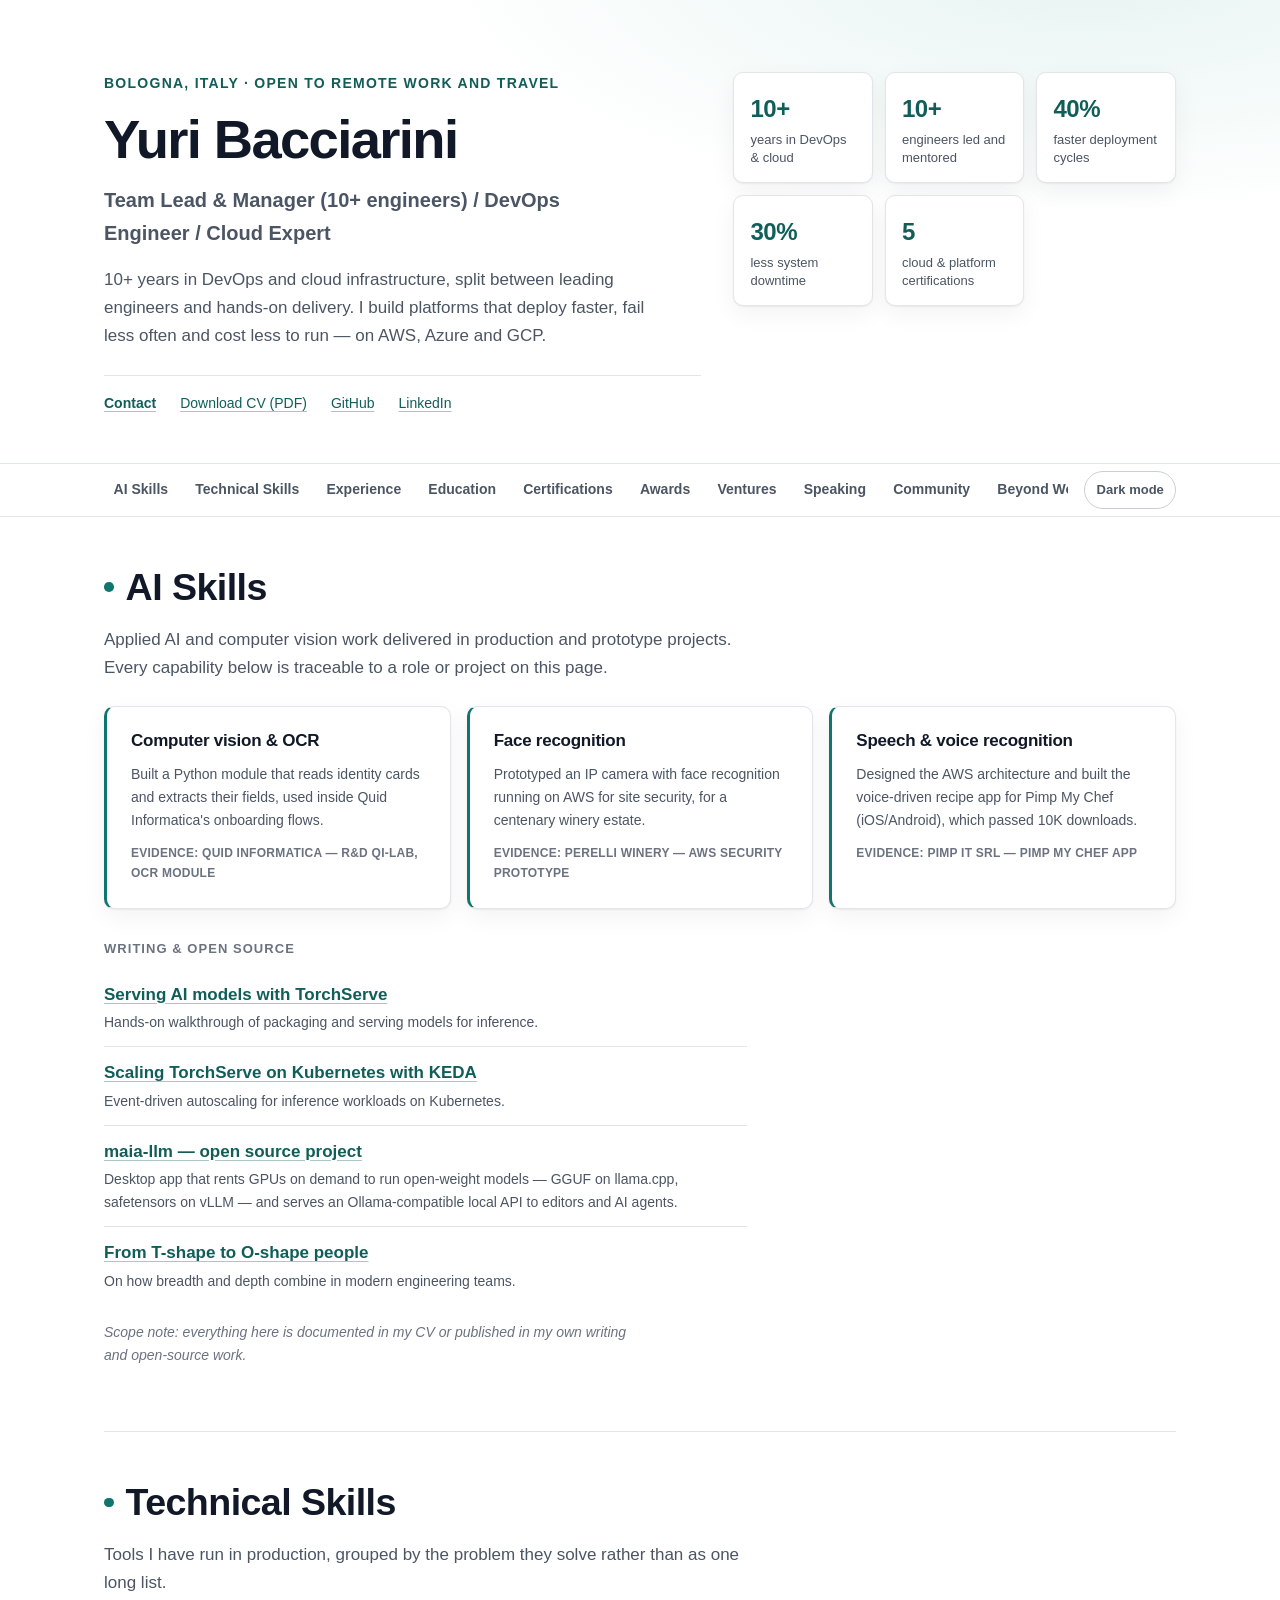
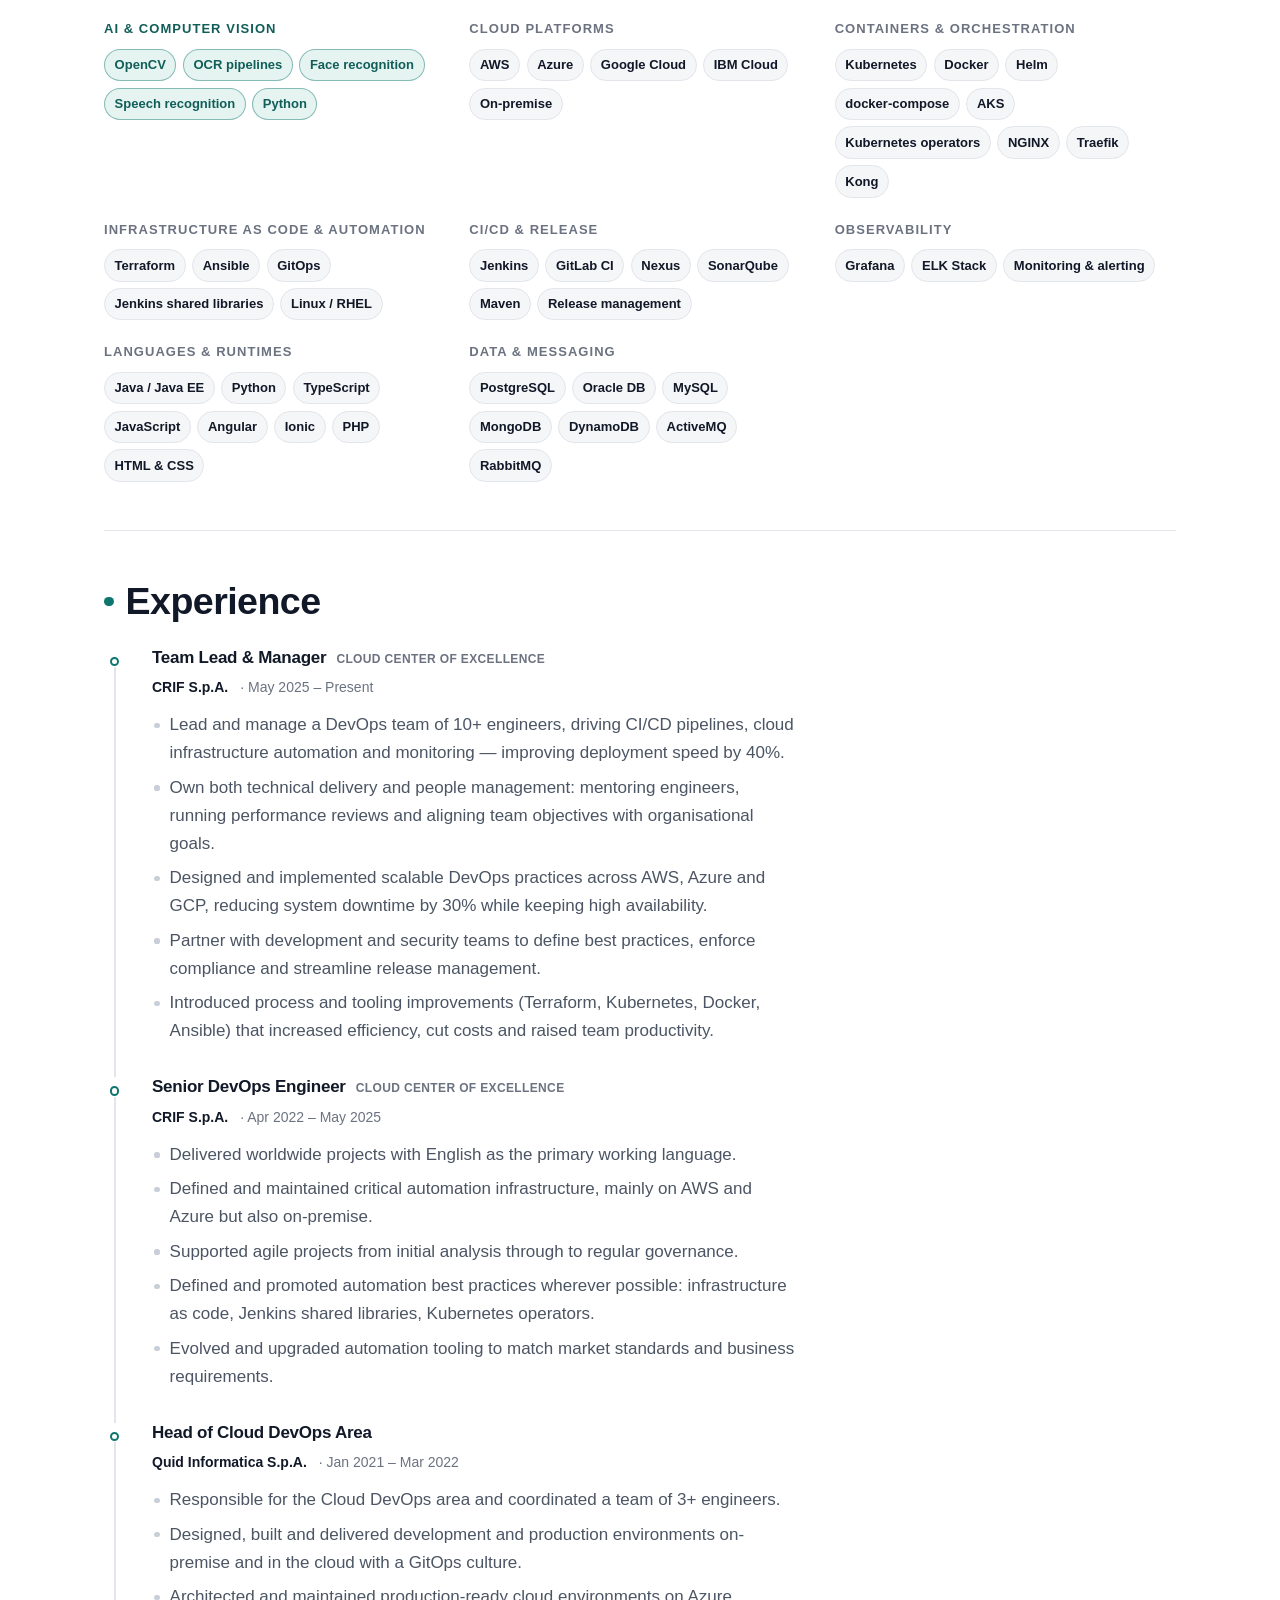
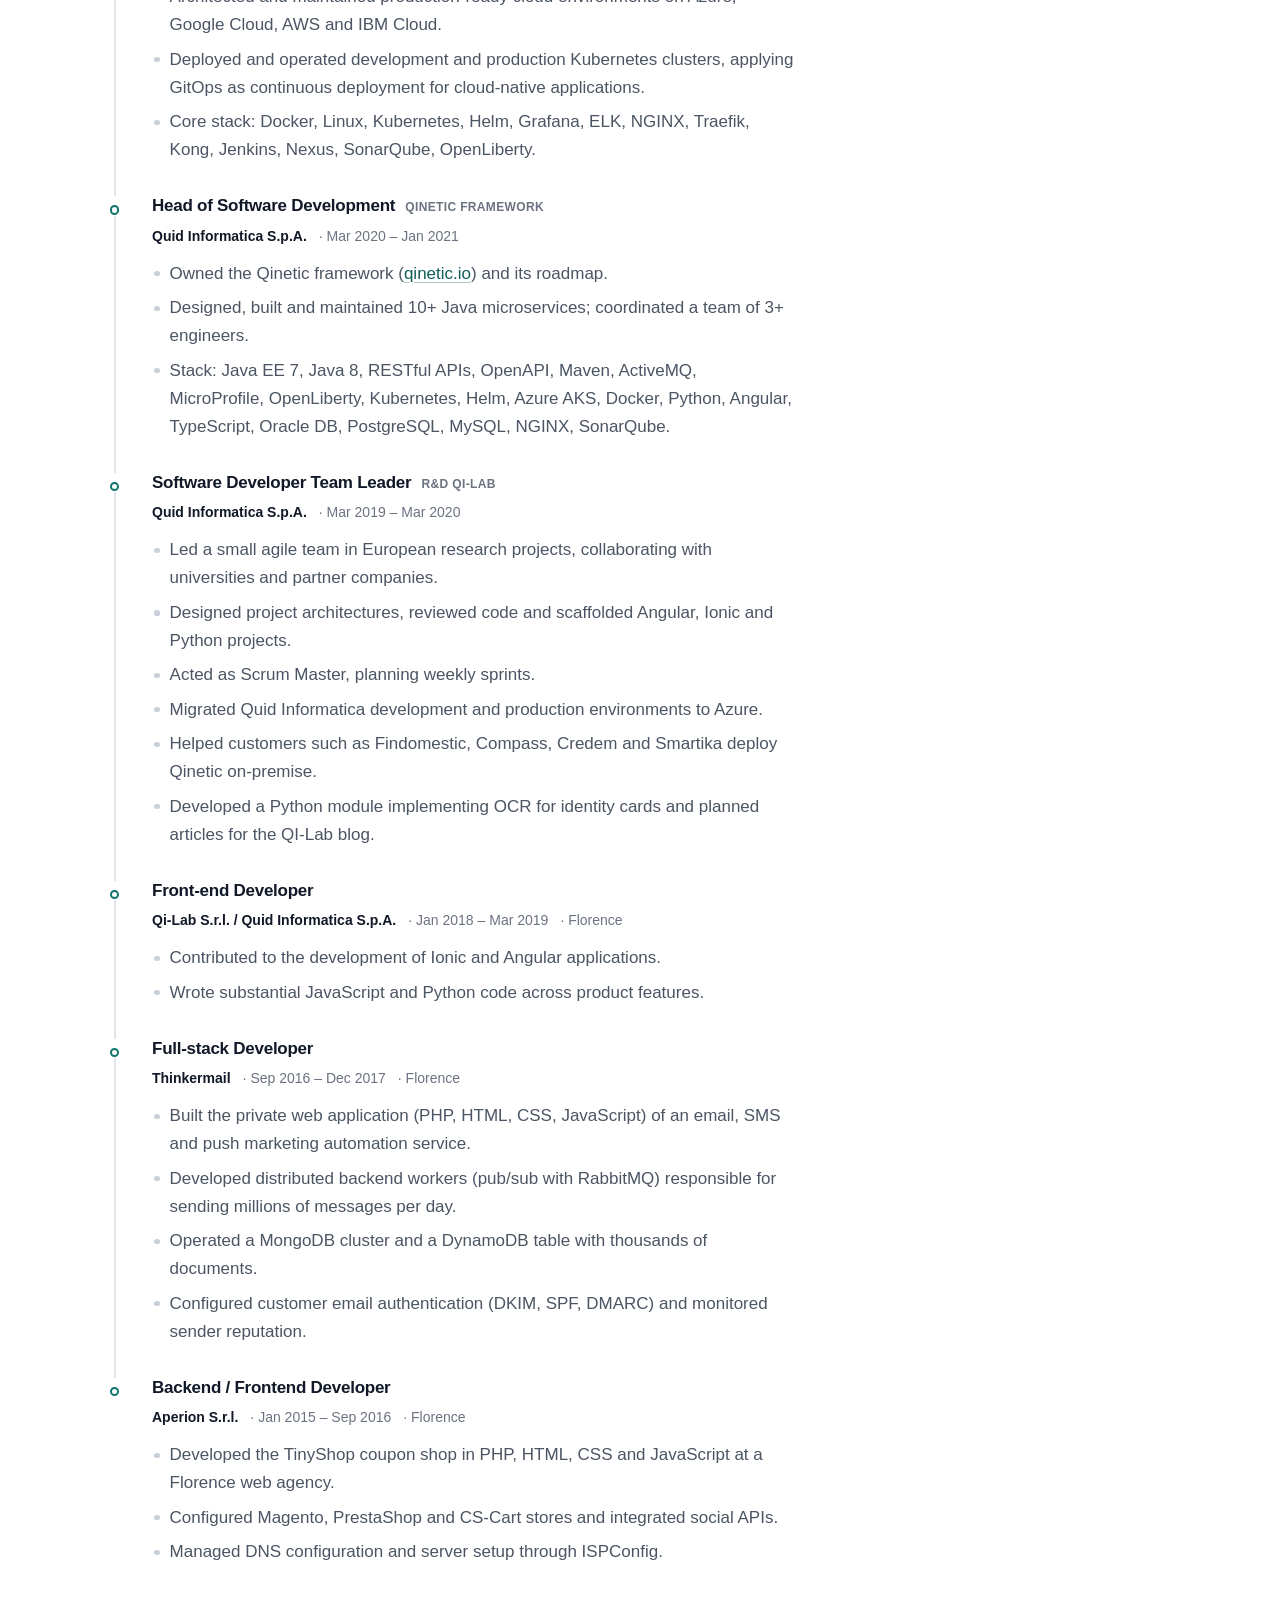
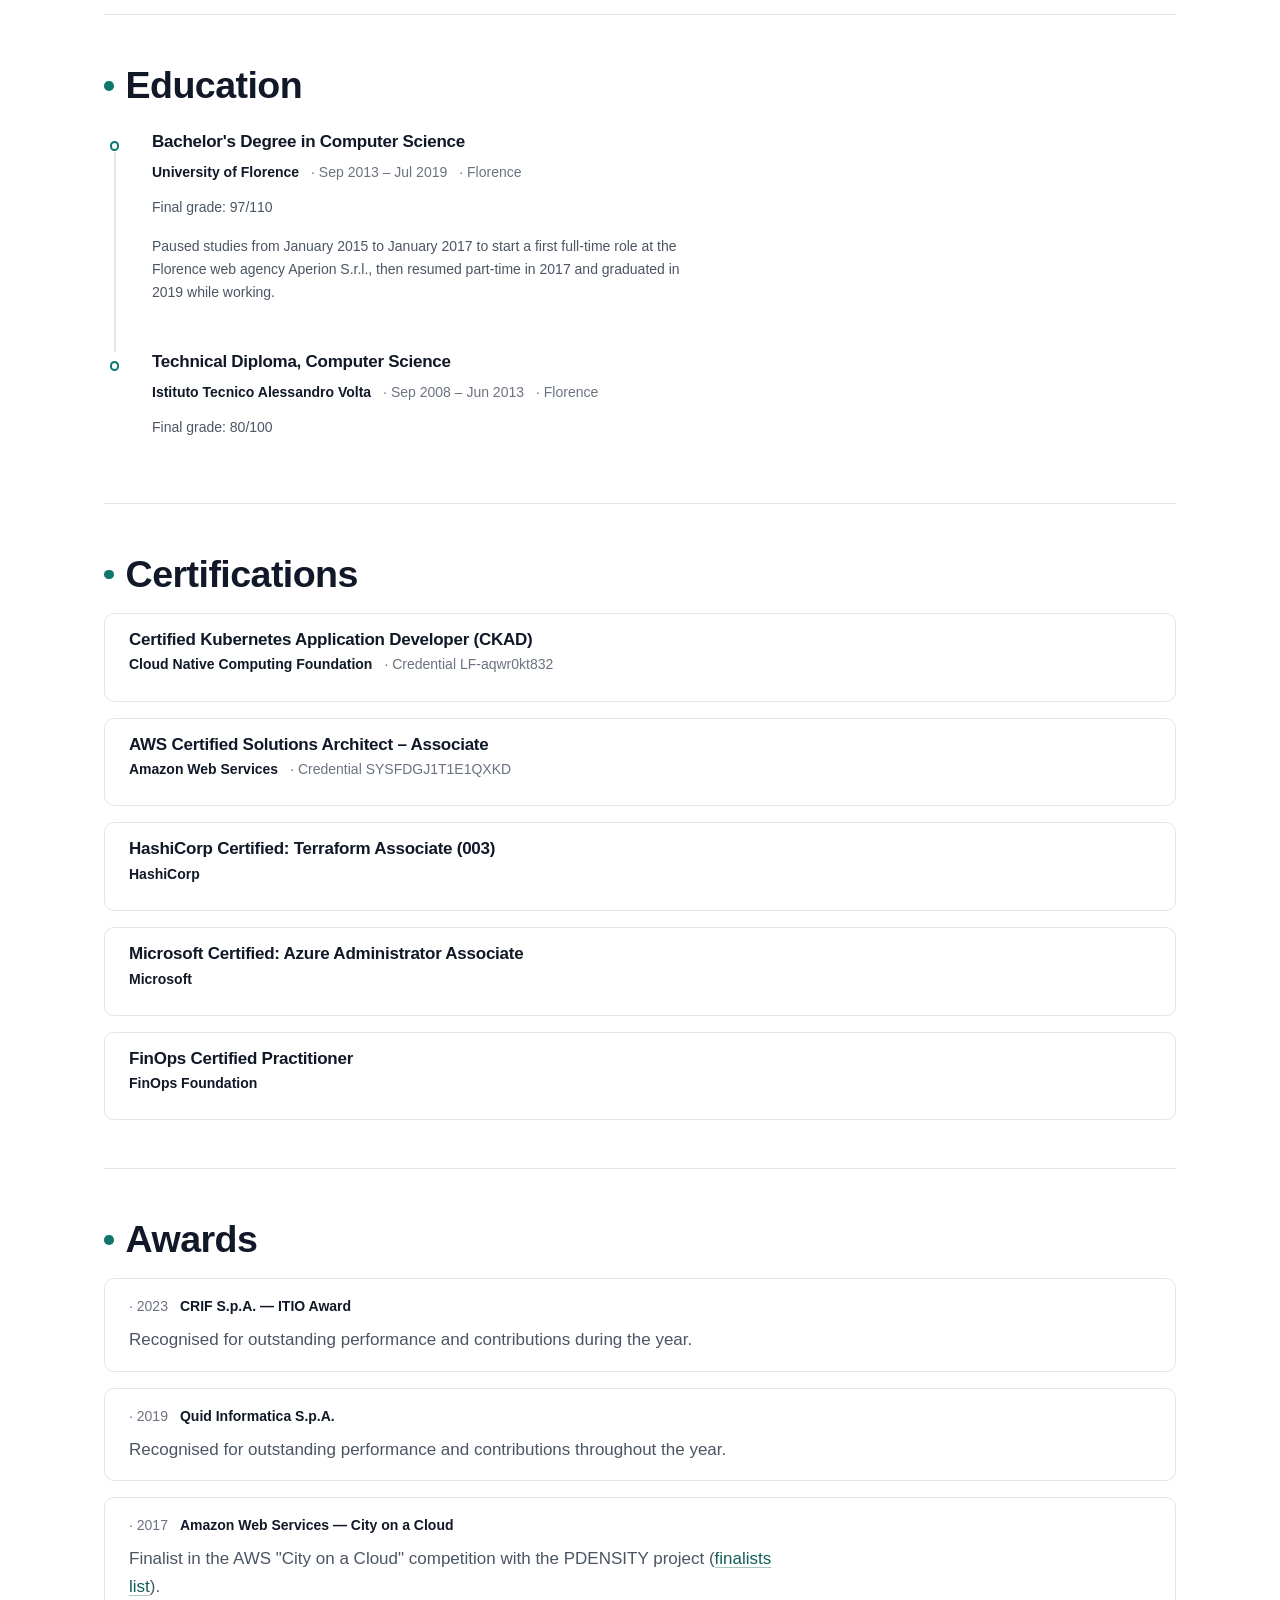
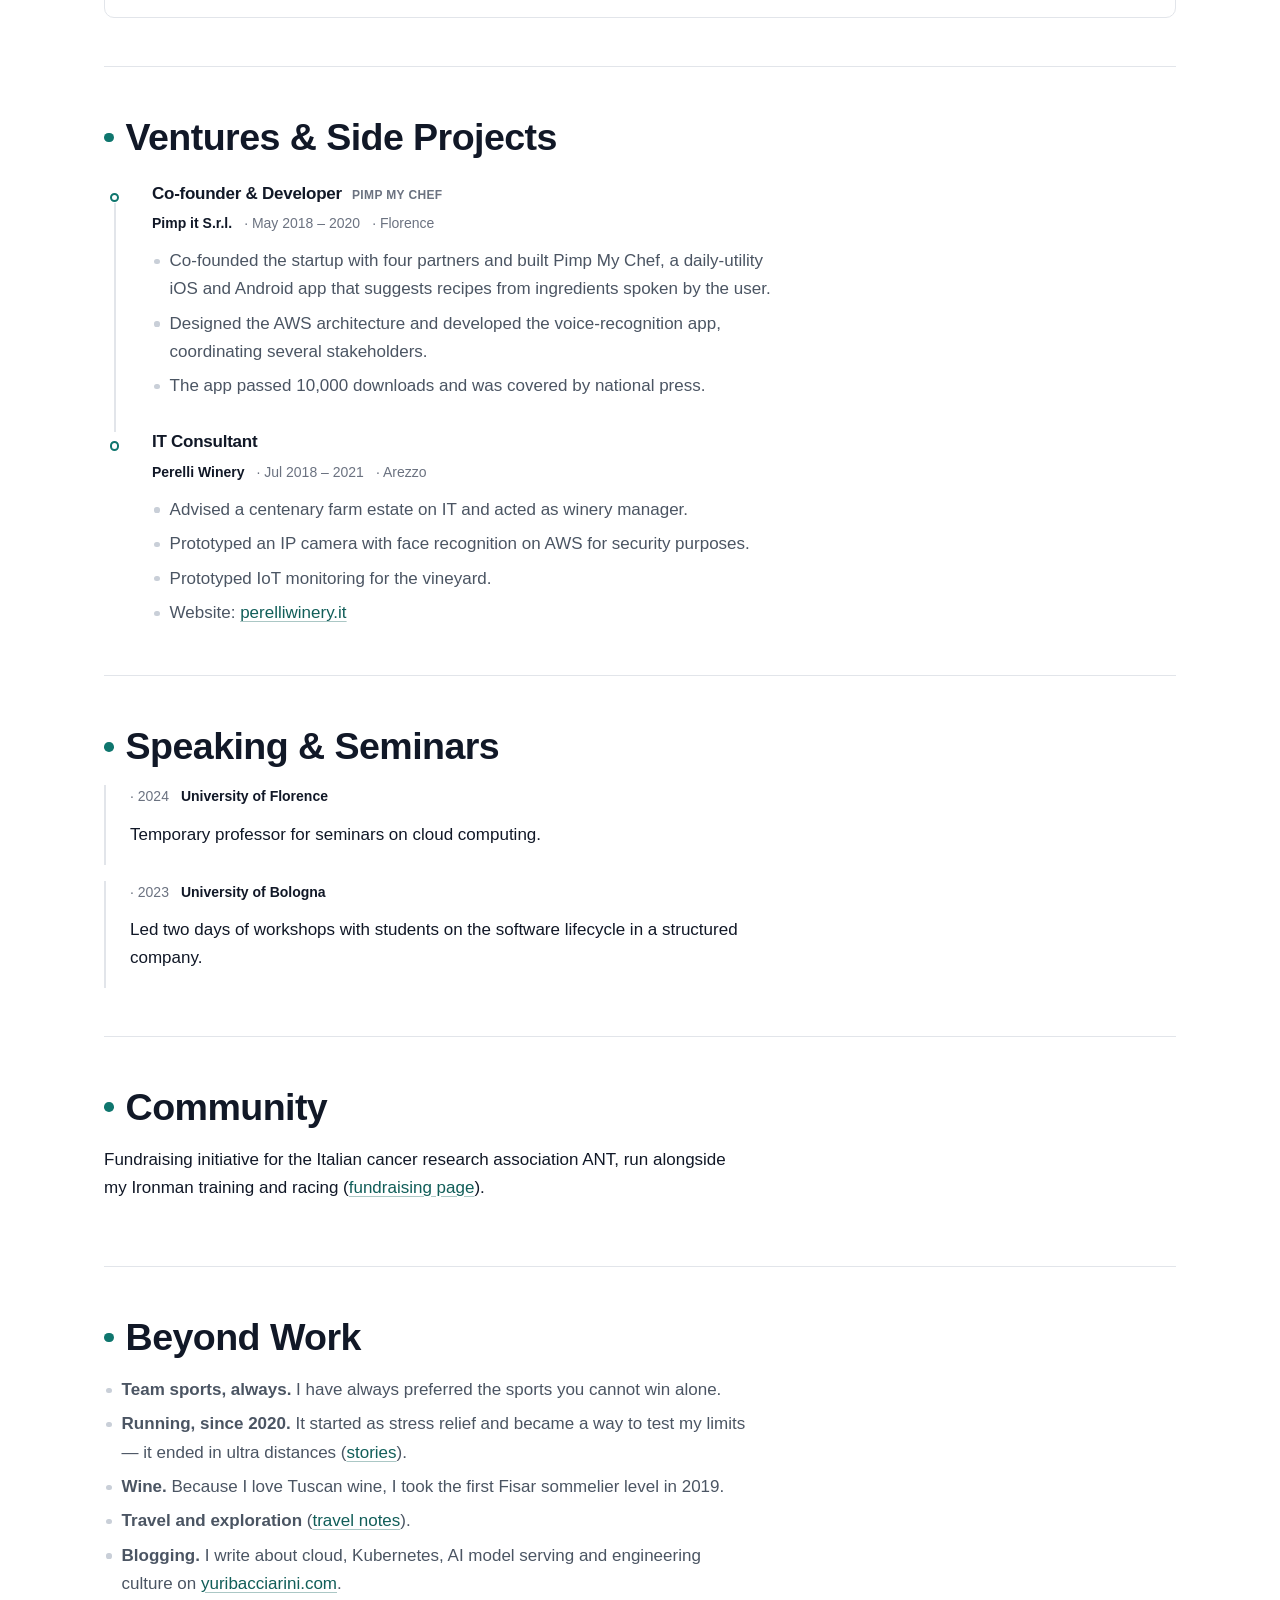
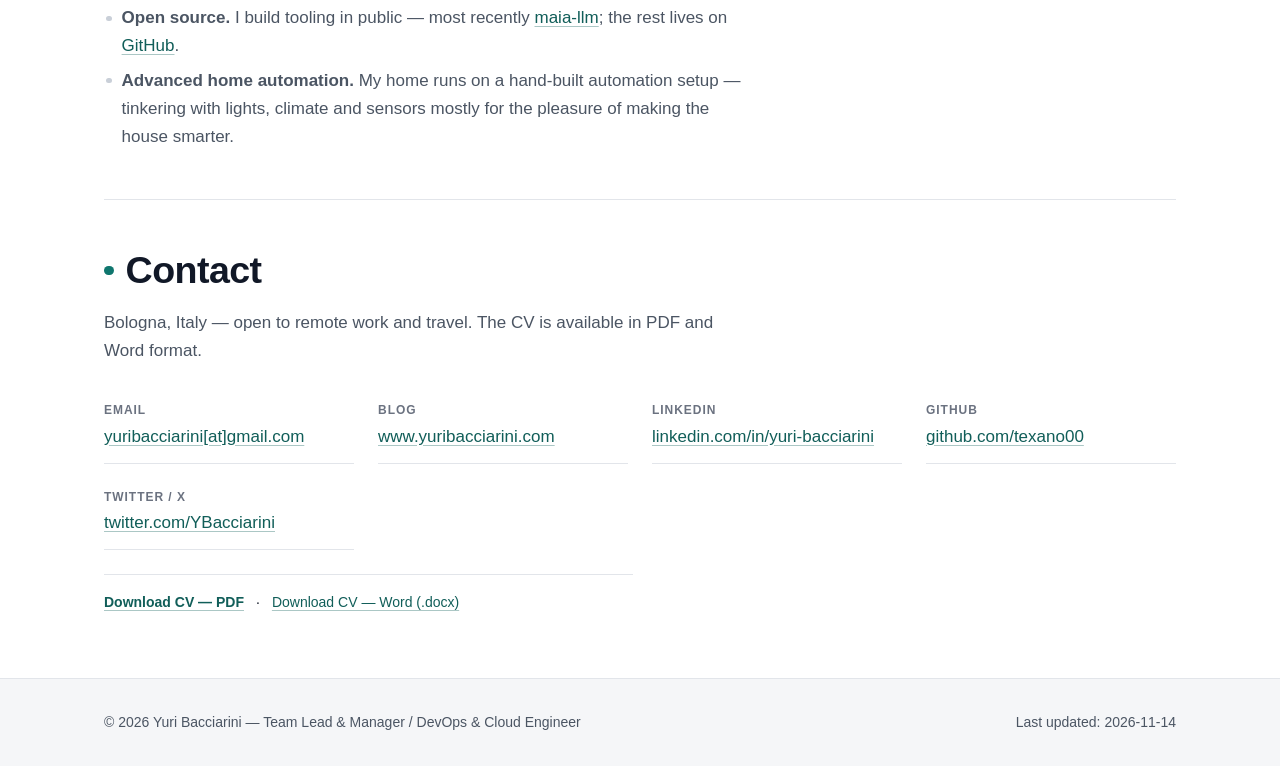
==== commit d56181cf: "feat(cv): add published AI writing, maia-llm open source, and new Beyond Work interests - AI Skills " ====
--- a/index.html
+++ b/index.html
@@ -150,9 +150,29 @@
             <p class="evidence">Evidence: Pimp it srl — Pimp My Chef app</p>
           </li>
         </ul>
+
+        <h3 class="subsection-title">Writing &amp; open source</h3>
+        <ul class="link-list">
+          <li>
+            <a href="https://yuribacciarini.com/serve-ai-models-using-torchserve/" rel="noopener noreferrer">Serving AI models with TorchServe</a>
+            <span class="link-note">Hands-on walkthrough of packaging and serving models for inference.</span>
+          </li>
+          <li>
+            <a href="https://yuribacciarini.com/how-torchserve-could-scale-in-a-kubernetes-environment-using-keda/" rel="noopener noreferrer">Scaling TorchServe on Kubernetes with KEDA</a>
+            <span class="link-note">Event-driven autoscaling for inference workloads on Kubernetes.</span>
+          </li>
+          <li>
+            <a href="https://github.com/texano00/maia-llm" rel="noopener noreferrer">maia-llm — open source project</a>
+            <span class="link-note">Desktop app that rents GPUs on demand to run open-weight models — GGUF on llama.cpp, safetensors on vLLM — and serves an Ollama-compatible local API to editors and AI agents.</span>
+          </li>
+          <li>
+            <a href="https://yuribacciarini.com/from-t-shape-to-o-shape-people/" rel="noopener noreferrer">From T-shape to O-shape people</a>
+            <span class="link-note">On how breadth and depth combine in modern engineering teams.</span>
+          </li>
+        </ul>
         <p class="section-note">
-          Scope note: this section lists only AI work documented in my CV. Anything else would be a
-          claim I cannot evidence.
+          Scope note: everything here is documented in my CV or published in my own writing and
+          open-source work.
         </p>
       </section>
 
@@ -523,6 +543,20 @@
             <strong>Travel and exploration</strong>
             (<a href="https://www.yuribacciarini.com/travel/" rel="noopener noreferrer">travel notes</a>).
           </li>
+          <li>
+            <strong>Blogging.</strong> I write about cloud, Kubernetes, AI model serving and engineering
+            culture on <a href="https://www.yuribacciarini.com" rel="noopener noreferrer">yuribacciarini.com</a>.
+          </li>
+          <li>
+            <strong>Open source.</strong> I build tooling in public — most recently
+            <a href="https://github.com/texano00/maia-llm" rel="noopener noreferrer">maia-llm</a>; the rest
+            lives on <a href="https://github.com/texano00" rel="noopener noreferrer">GitHub</a>.
+          </li>
+          <li>
+            <strong>Advanced home automation.</strong> My home runs on a hand-built automation setup —
+            tinkering with lights, climate and sensors mostly for the pleasure of making the house
+            smarter.
+          </li>
         </ul>
       </section>
 
--- a/assets/css/styles.css
+++ b/assets/css/styles.css
@@ -420,6 +420,41 @@
   letter-spacing: 0.02em;
   color: var(--fg-faint) !important;
   text-transform: uppercase;
+}
+
+.subsection-title {
+  margin: var(--space-5) 0 var(--space-2);
+  font-size: 0.8125rem;
+  font-weight: 650;
+  letter-spacing: 0.08em;
+  text-transform: uppercase;
+  color: var(--fg-faint);
+}
+
+.link-list {
+  display: grid;
+  gap: 0;
+  max-width: var(--measure);
+}
+
+.link-list li {
+  padding: var(--space-2) 0;
+  border-bottom: 1px solid var(--border);
+}
+
+.link-list li:last-child {
+  border-bottom: 0;
+}
+
+.link-list a {
+  font-weight: 600;
+}
+
+.link-note {
+  display: block;
+  margin-top: 0.15rem;
+  font-size: var(--step--1);
+  color: var(--fg-muted);
 }
 
 /* ---------- Skill groups ---------- */
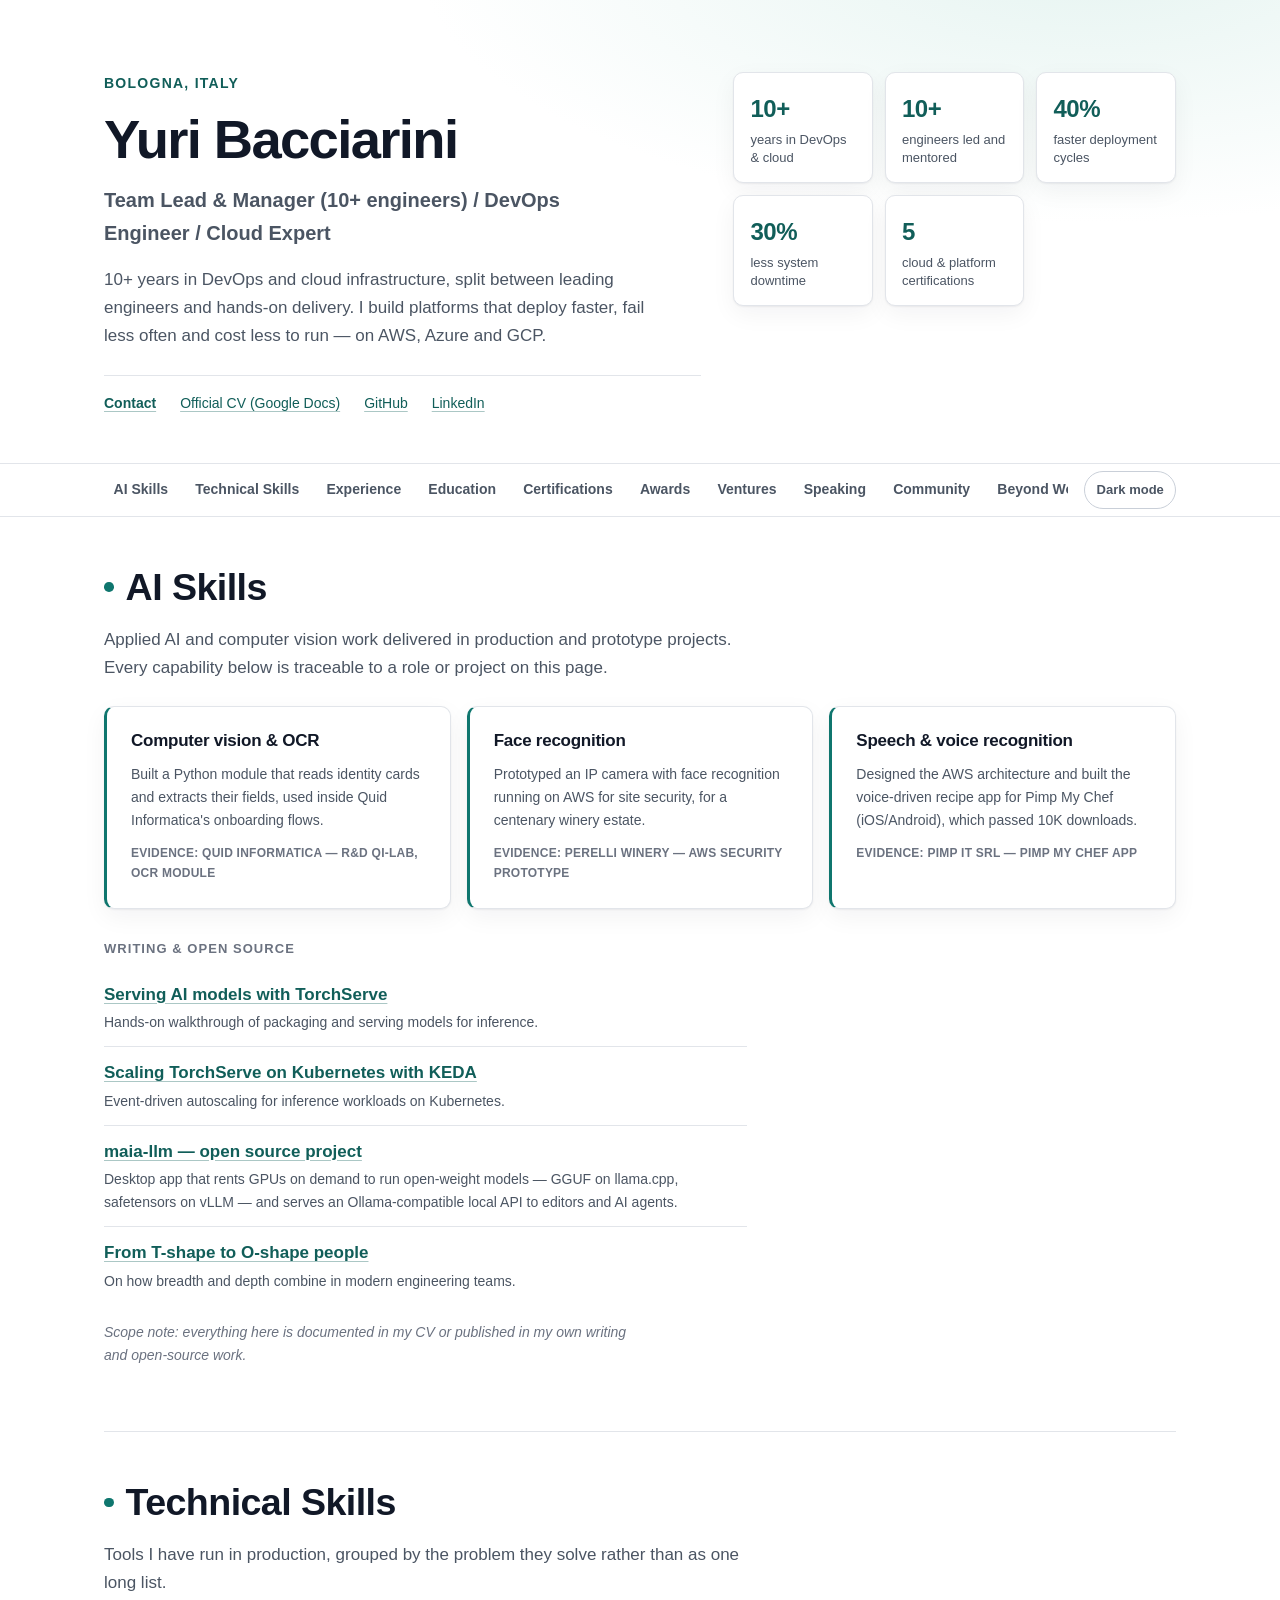
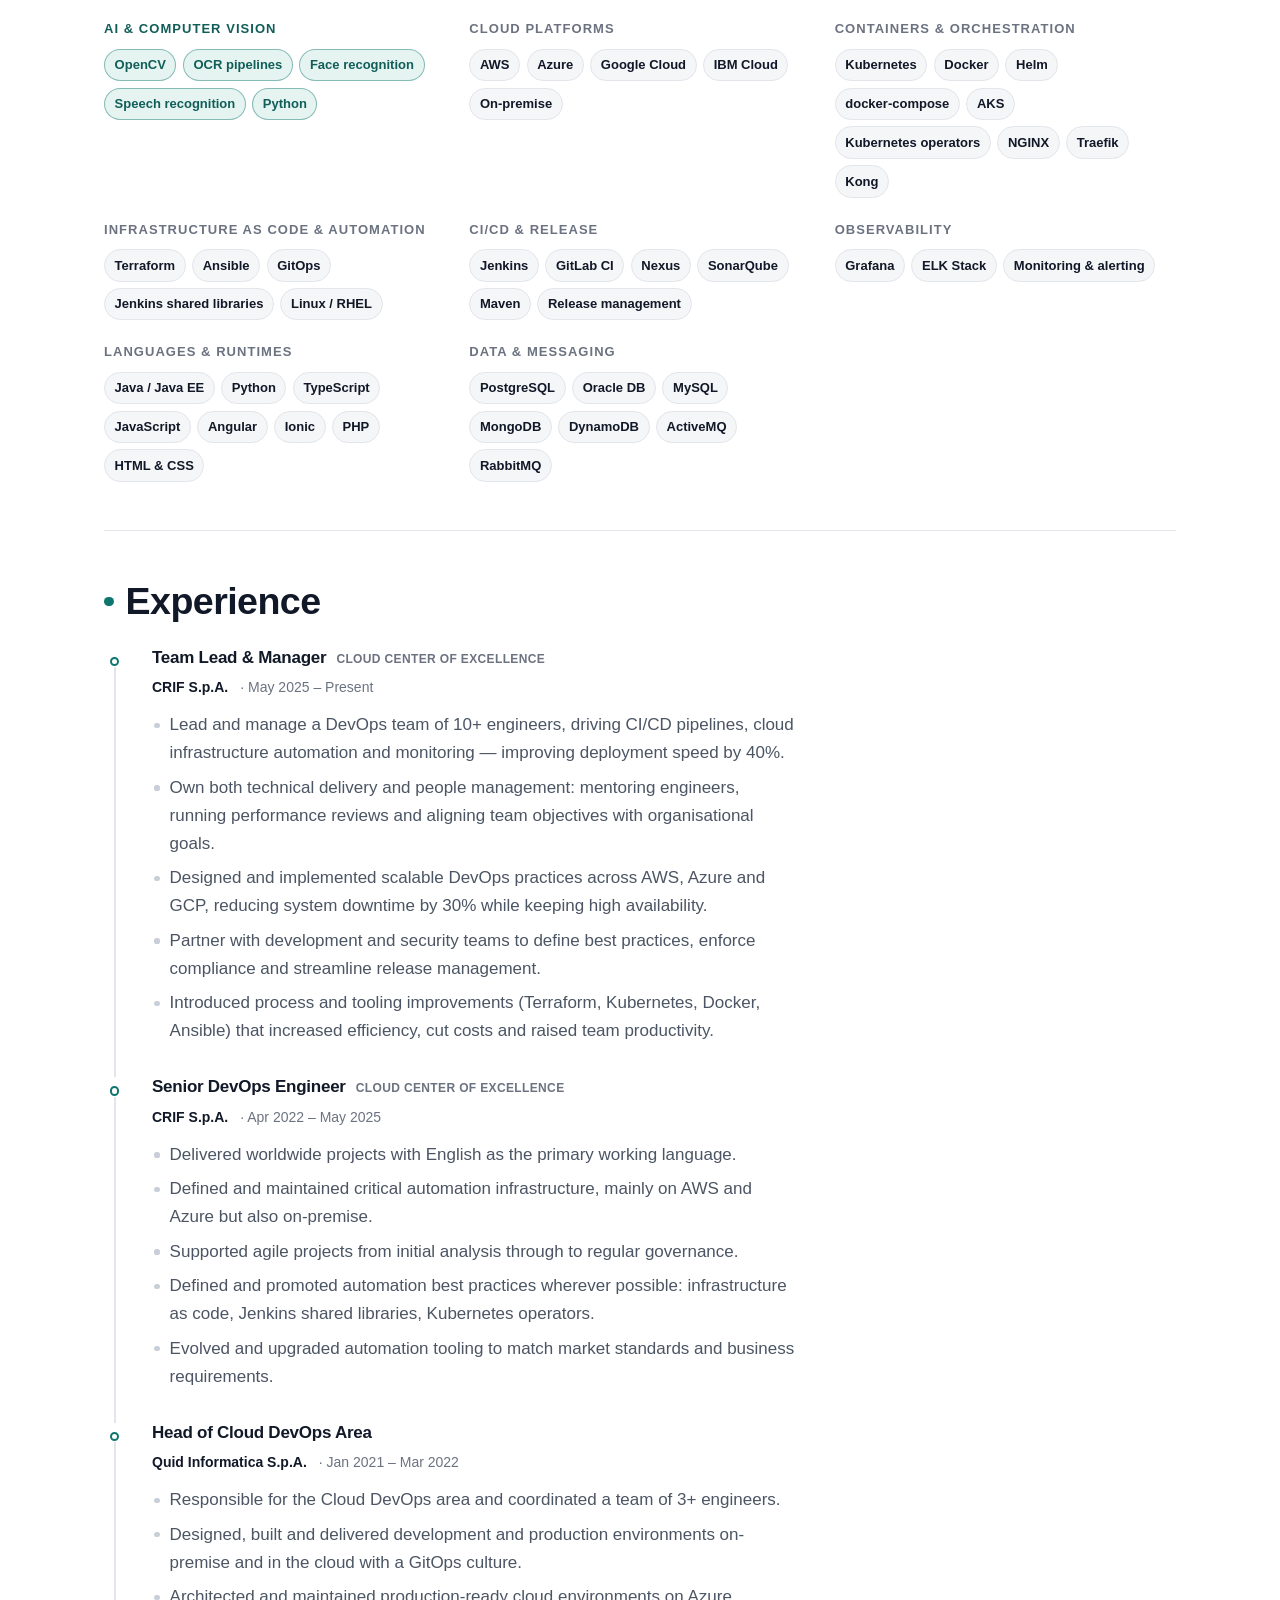
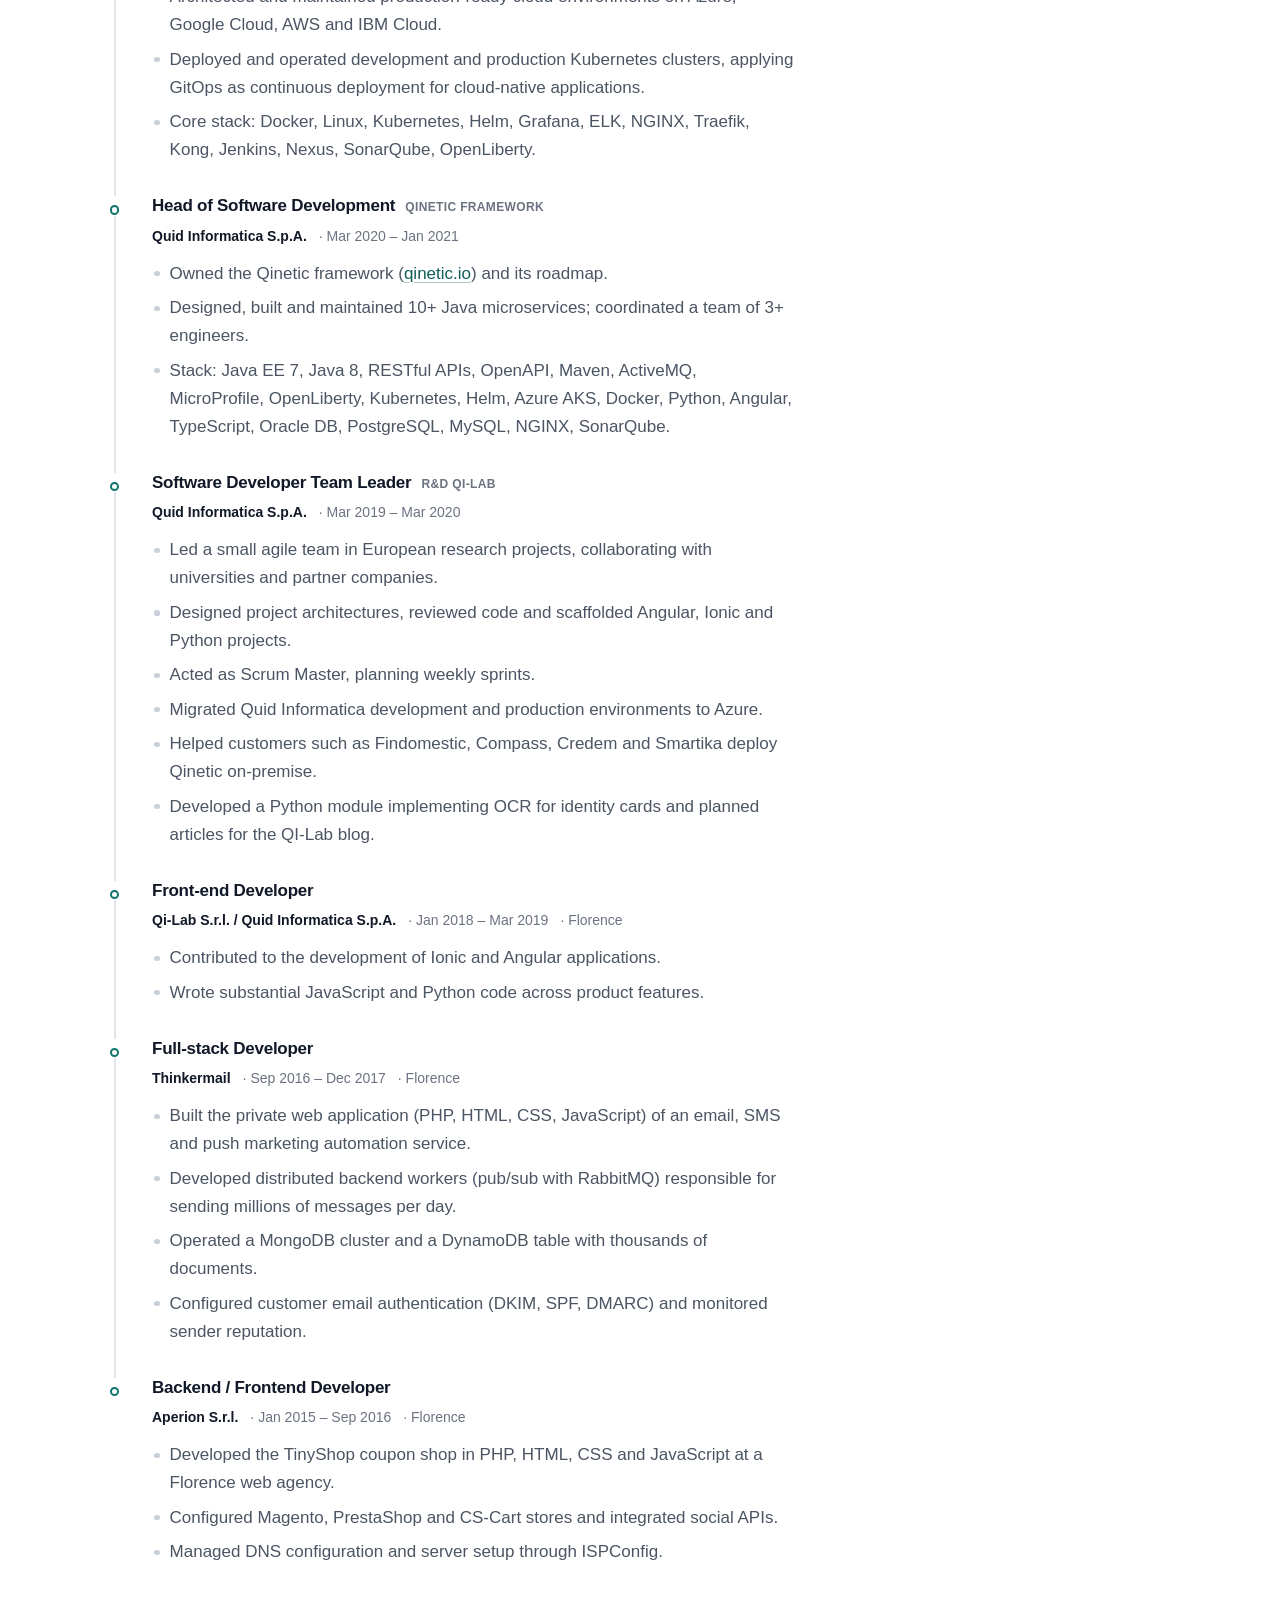
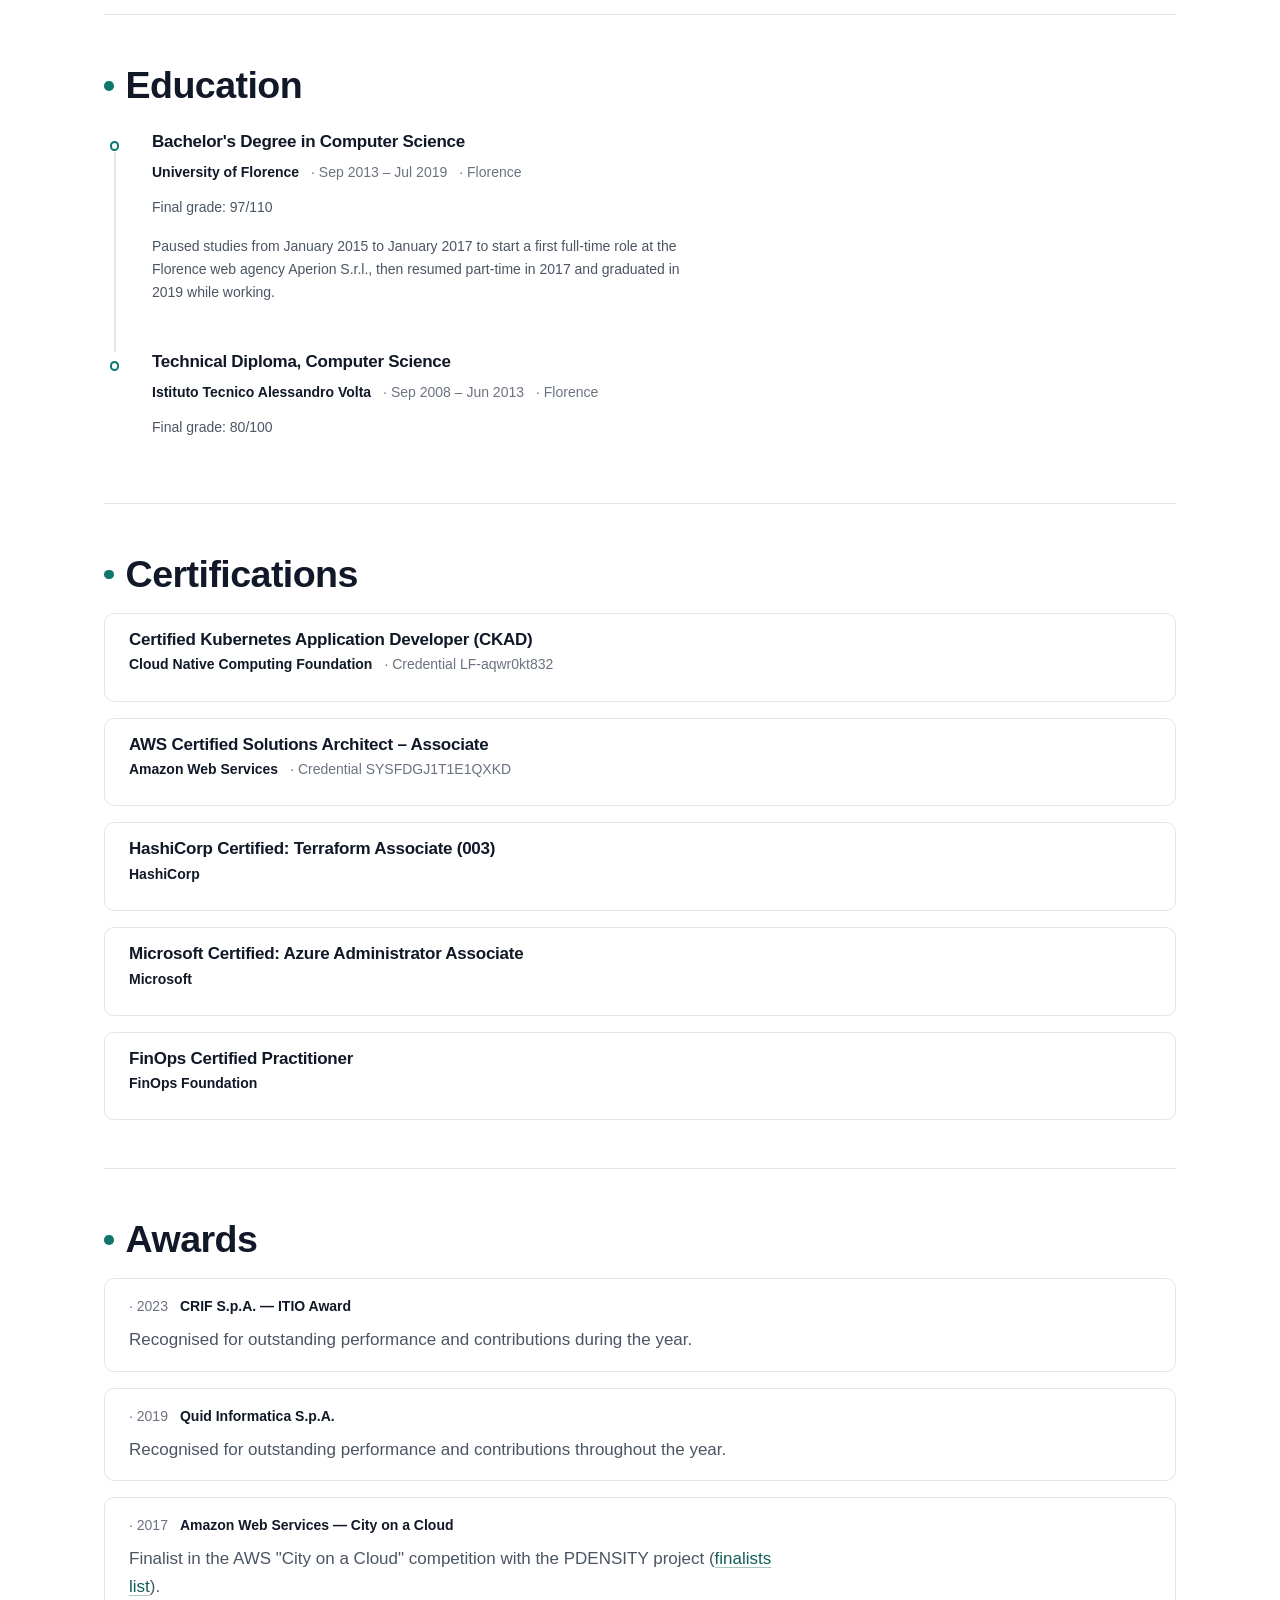
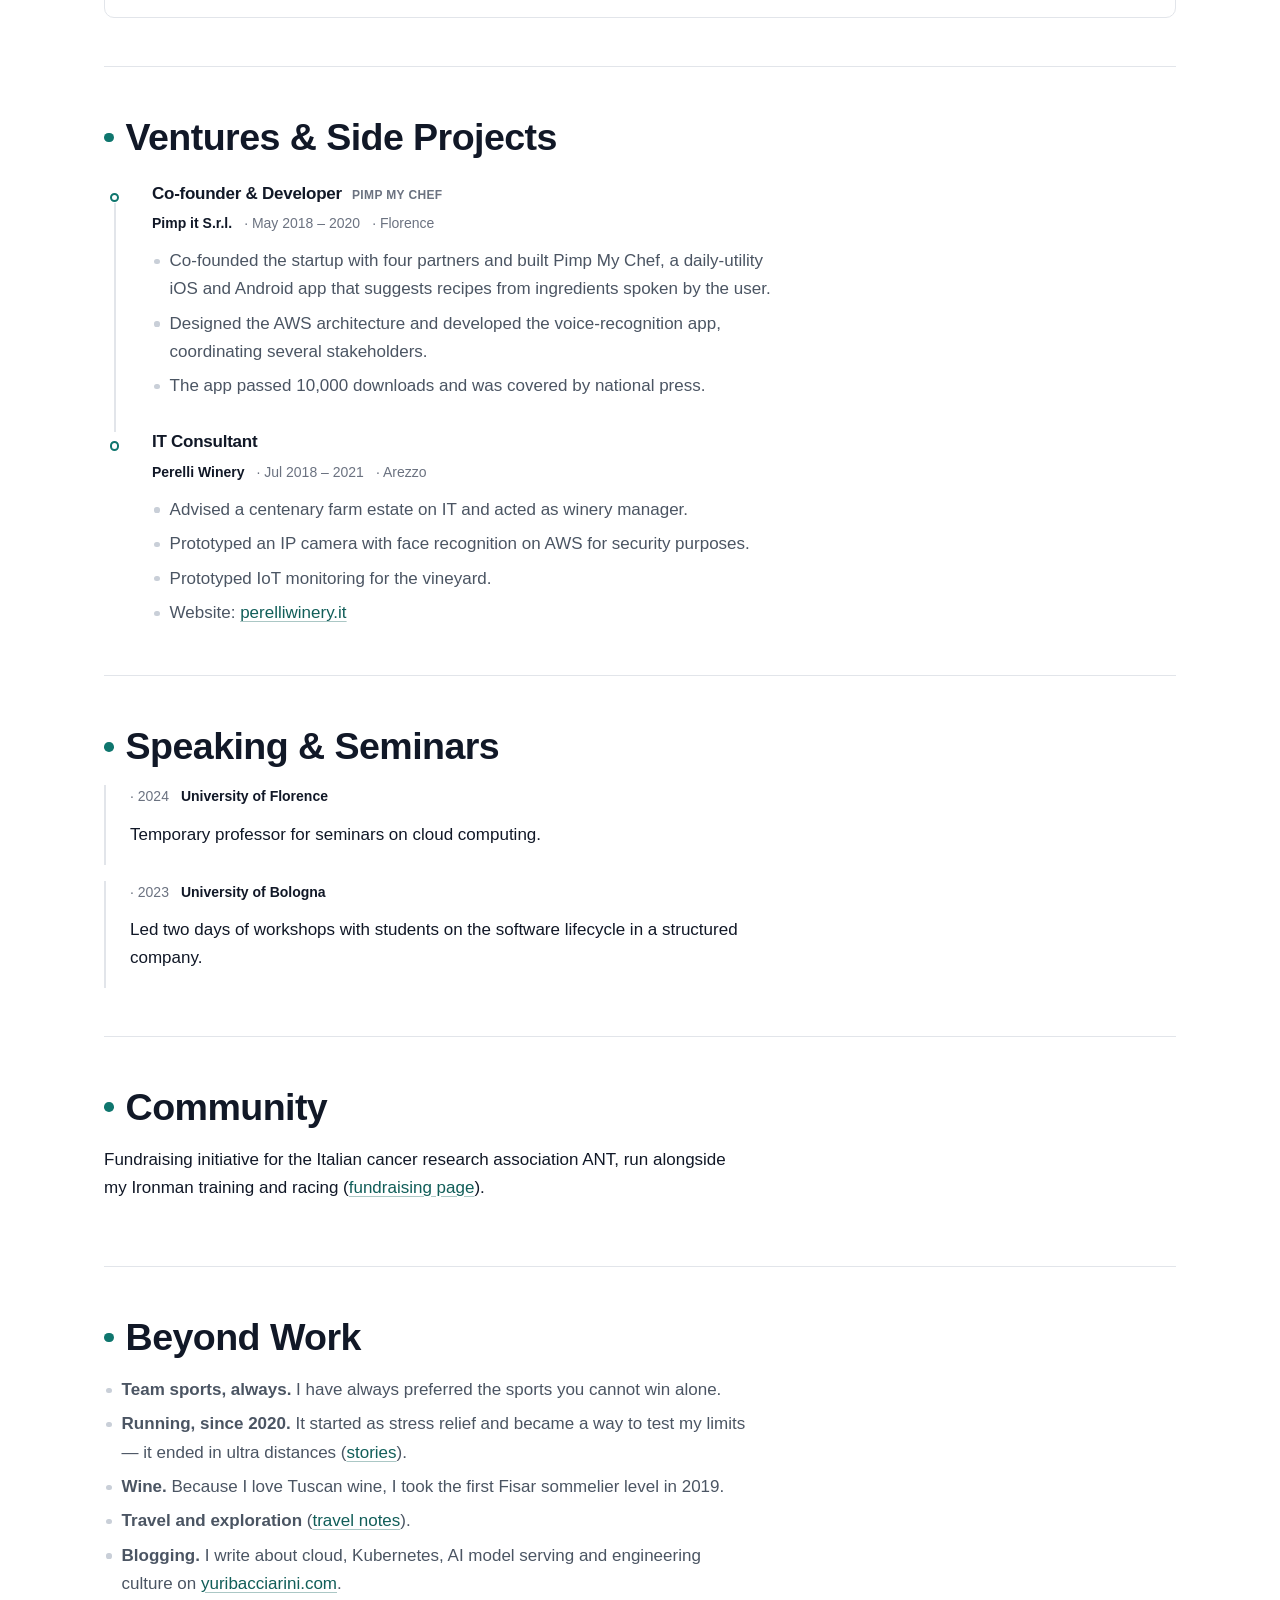
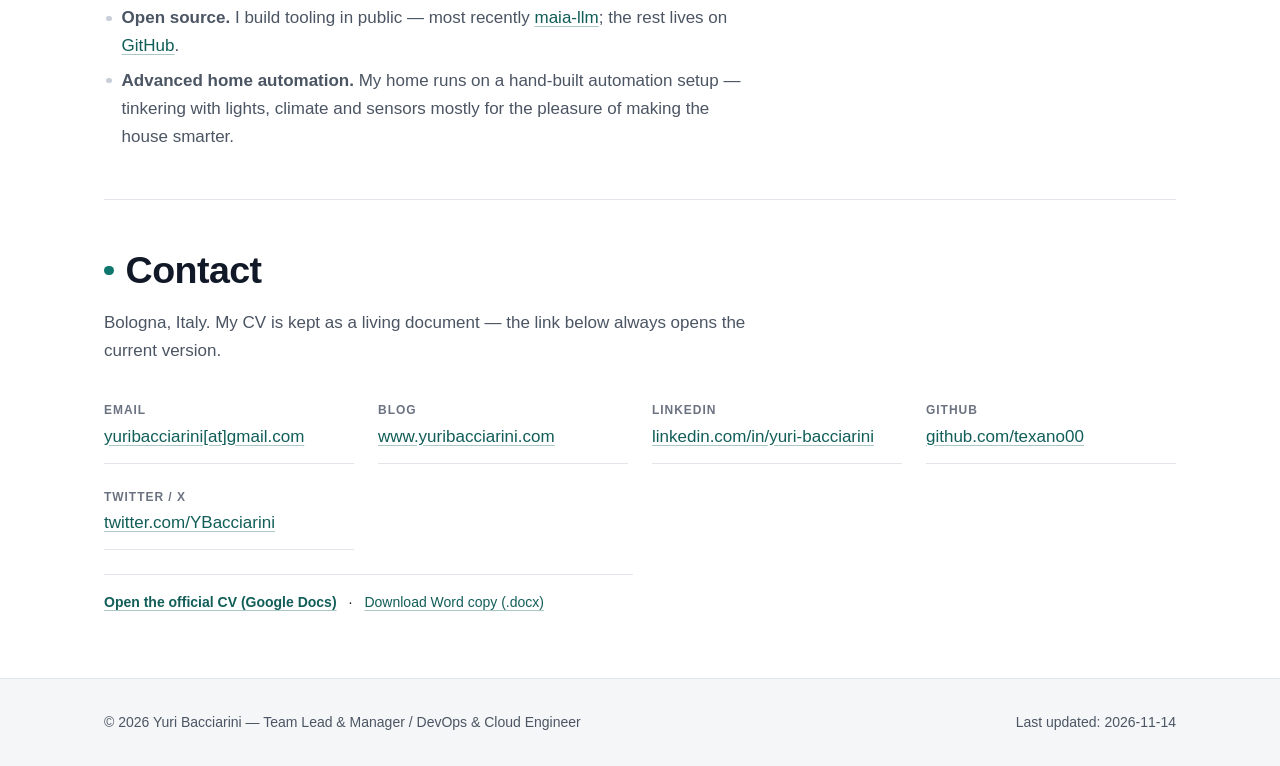
==== commit 2b55c3fa: "fix(cv): link the official Google Doc and drop the in-repo PDF - Header and contact now point to the" ====
--- a/index.html
+++ b/index.html
@@ -4,7 +4,7 @@
   <meta charset="utf-8">
   <meta name="viewport" content="width=device-width, initial-scale=1">
   <title>Yuri Bacciarini — Team Lead, DevOps &amp; Cloud Engineer</title>
-  <meta name="description" content="Yuri Bacciarini: team lead and manager of 10+ engineers, DevOps and cloud expert in Kubernetes, Terraform and CI/CD. Bologna, Italy — open to remote work and travel.">
+  <meta name="description" content="Yuri Bacciarini: team lead and manager of 10+ engineers, DevOps and cloud expert in Kubernetes, Terraform and CI/CD. Based in Bologna, Italy.">
   <link rel="canonical" href="https://texano00.github.io/">
   <meta name="color-scheme" content="light dark">
   <meta name="author" content="Yuri Bacciarini">
@@ -56,7 +56,7 @@
   <header class="site-header">
     <div class="wrap header-grid">
       <div>
-        <p class="eyebrow">Bologna, Italy · Open to remote work and travel</p>
+        <p class="eyebrow">Bologna, Italy</p>
         <h1>Yuri Bacciarini</h1>
         <p class="headline">Team Lead &amp; Manager (10+ engineers) / DevOps Engineer / Cloud Expert</p>
         <p class="lede">
@@ -66,7 +66,7 @@
         </p>
         <ul class="header-links" aria-label="Primary links">
           <li><a class="link-strong" href="#contact">Contact</a></li>
-          <li><a href="/assets/cv/yuri-bacciarini-cv.pdf" download>Download CV (PDF)</a></li>
+          <li><a href="https://docs.google.com/document/d/12EyI4fLhahsGvDl3avVvwXqUk6pJqJ3SpasptYkpA8Y/edit?usp=sharing&amp;ref=yuribacciarini.com" rel="noopener noreferrer">Official CV (Google Docs)</a></li>
           <li><a href="https://github.com/texano00" rel="noopener noreferrer">GitHub</a></li>
           <li><a href="https://www.linkedin.com/in/yuri-bacciarini/" rel="noopener noreferrer">LinkedIn</a></li>
         </ul>
@@ -563,7 +563,8 @@
       <section id="contact" class="section section--contact" aria-labelledby="contact-title">
         <h2 id="contact-title">Contact</h2>
         <p class="section-intro">
-          Bologna, Italy — open to remote work and travel. The CV is available in PDF and Word format.
+          Bologna, Italy. My CV is kept as a living document — the link below always opens the
+          current version.
         </p>
         <ul class="contact-list">
           <li>
@@ -588,9 +589,9 @@
           </li>
         </ul>
         <p class="download-block">
-          <a class="link-strong" href="/assets/cv/yuri-bacciarini-cv.pdf" download="yuri-bacciarini-cv.pdf">Download CV — PDF</a>
+          <a class="link-strong" href="https://docs.google.com/document/d/12EyI4fLhahsGvDl3avVvwXqUk6pJqJ3SpasptYkpA8Y/edit?usp=sharing&amp;ref=yuribacciarini.com" rel="noopener noreferrer">Open the official CV (Google Docs)</a>
           <span aria-hidden="true">·</span>
-          <a href="/assets/cv/yuri-bacciarini-cv.docx" download="yuri-bacciarini-cv.docx">Download CV — Word (.docx)</a>
+          <a href="/assets/cv/yuri-bacciarini-cv.docx" download="yuri-bacciarini-cv.docx">Download Word copy (.docx)</a>
         </p>
       </section>
 
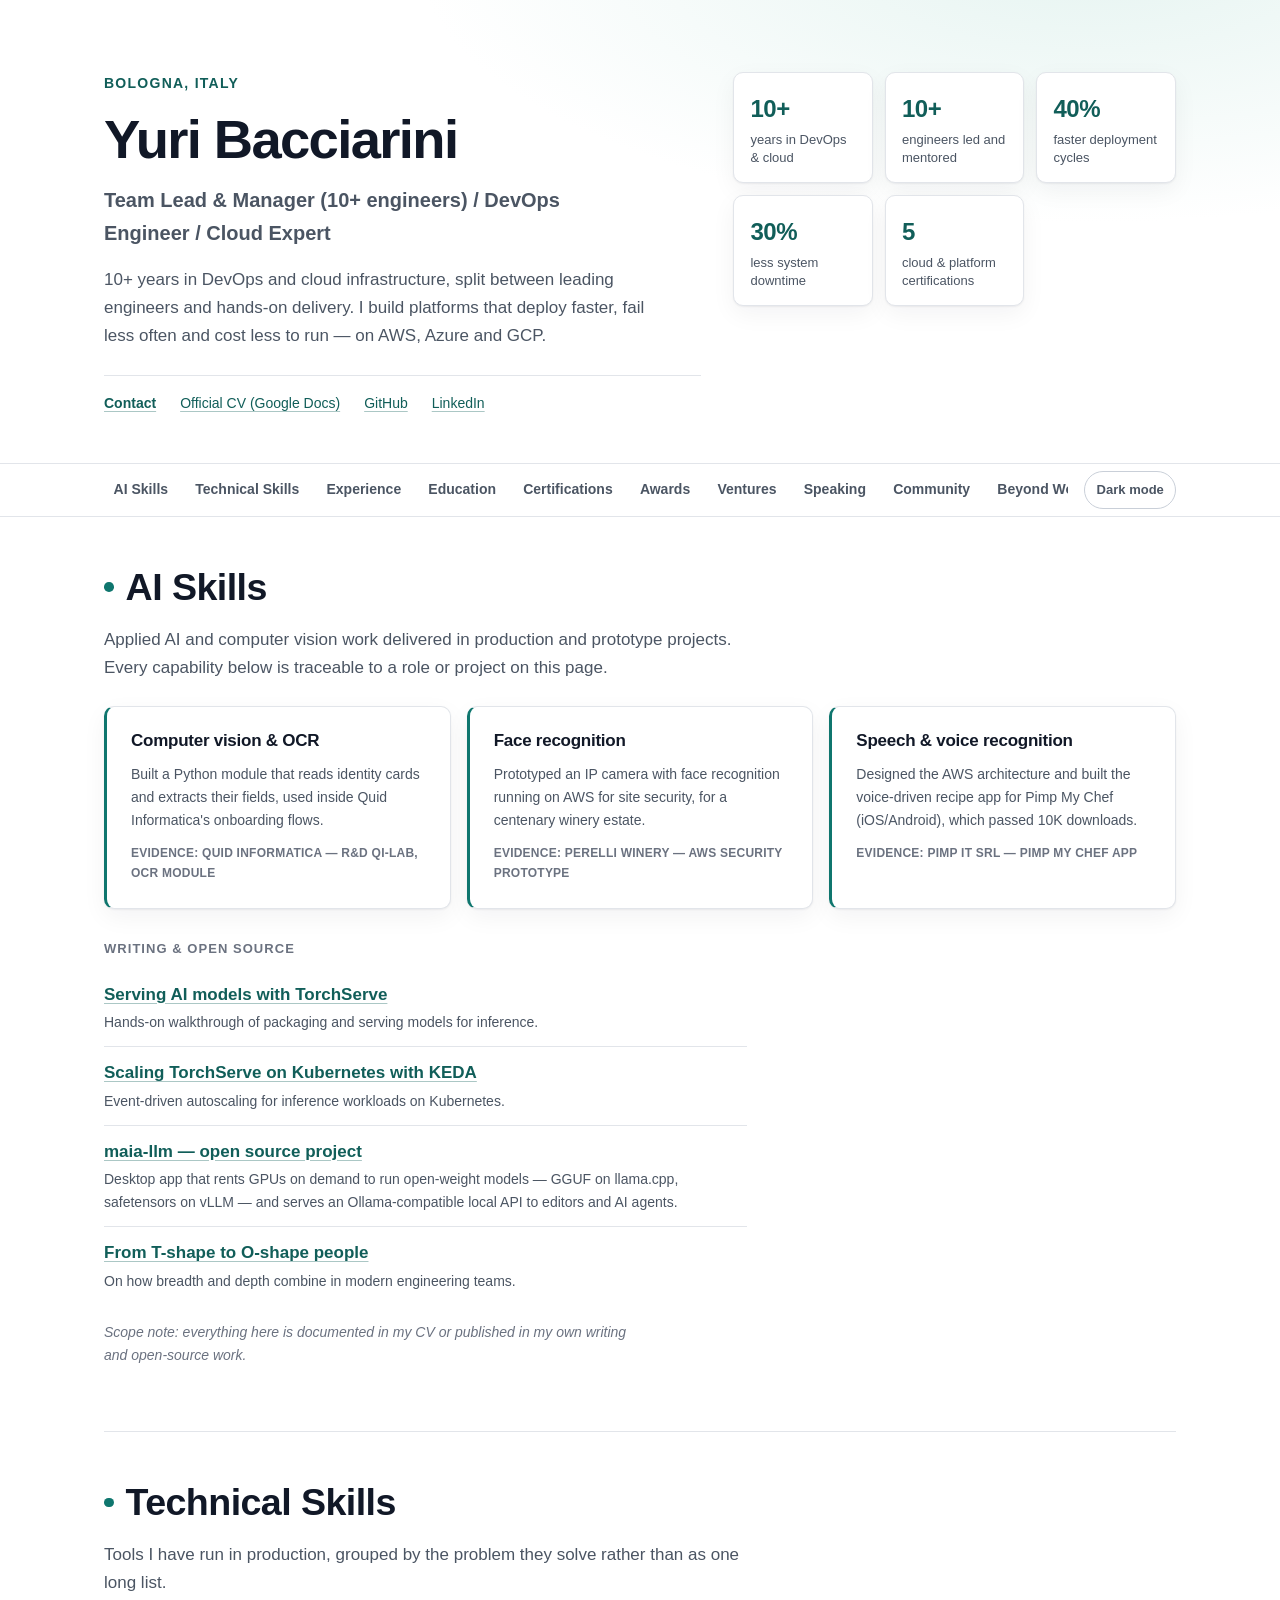
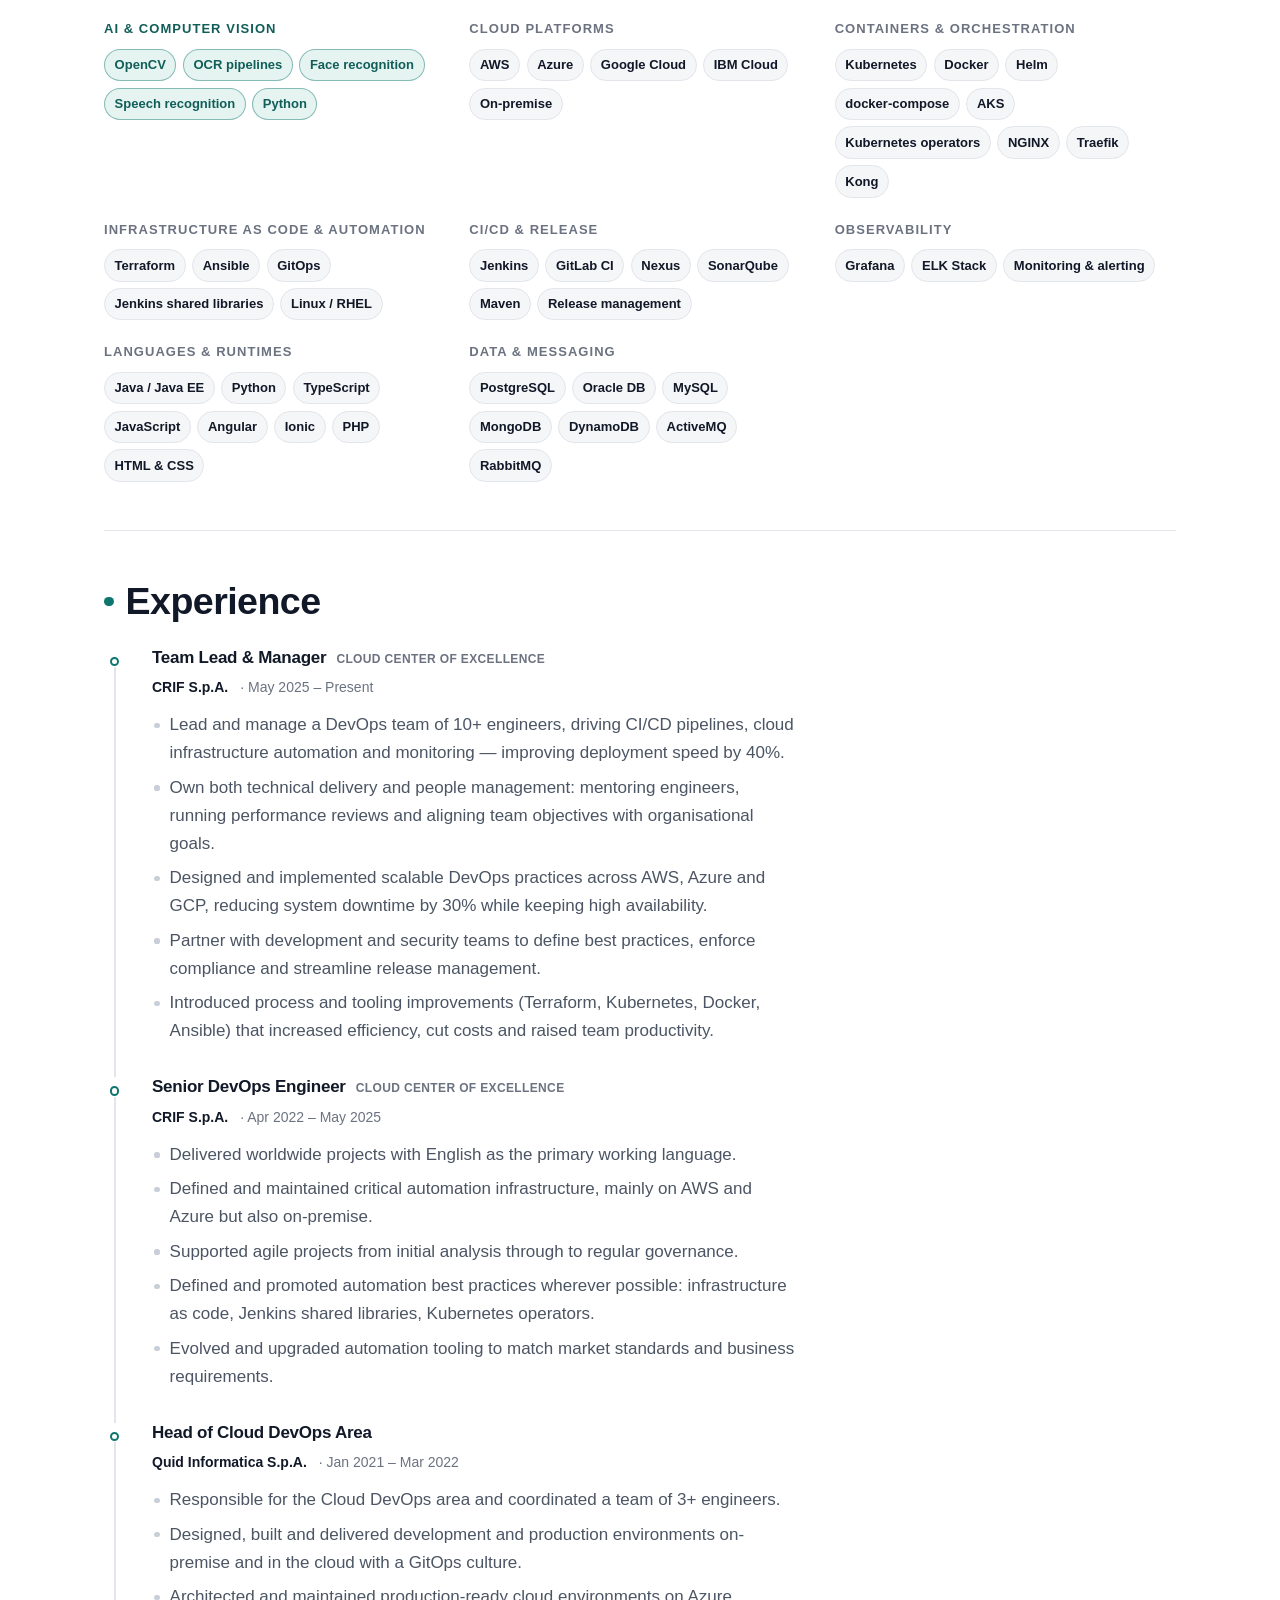
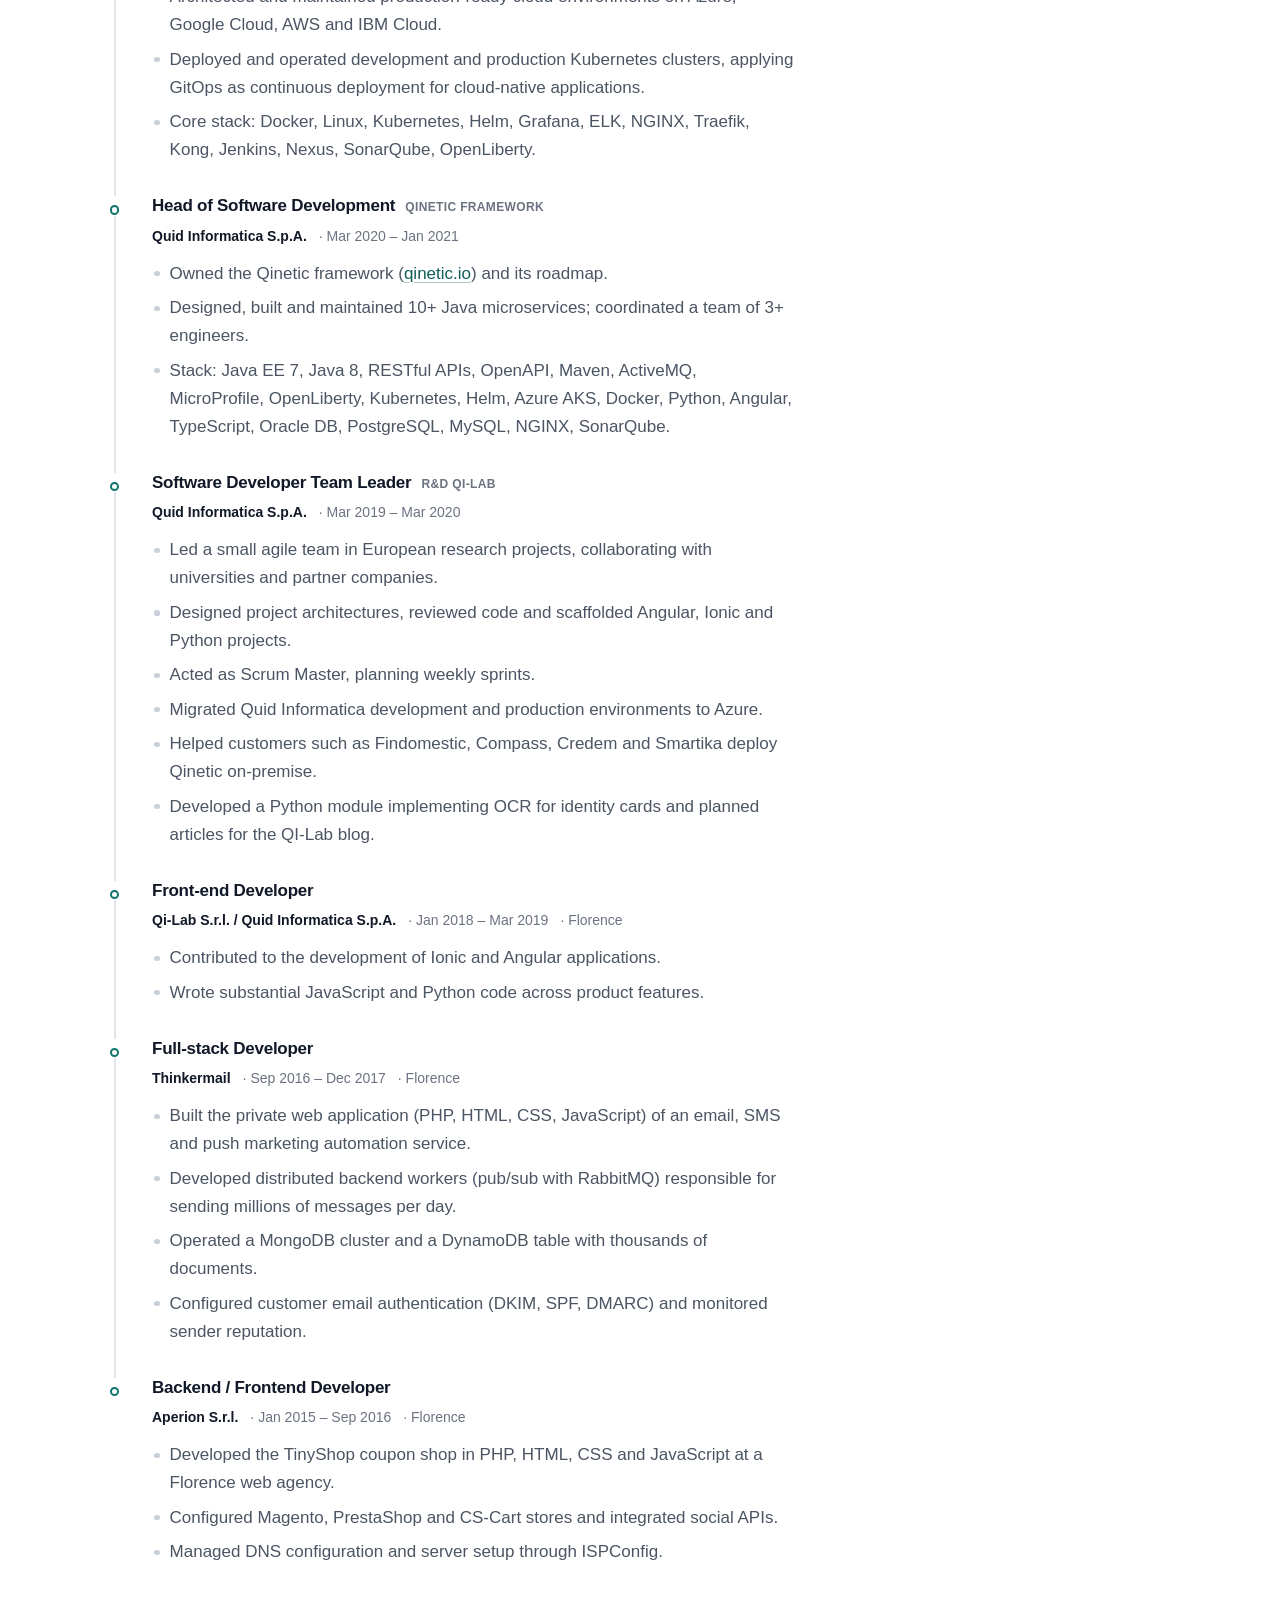
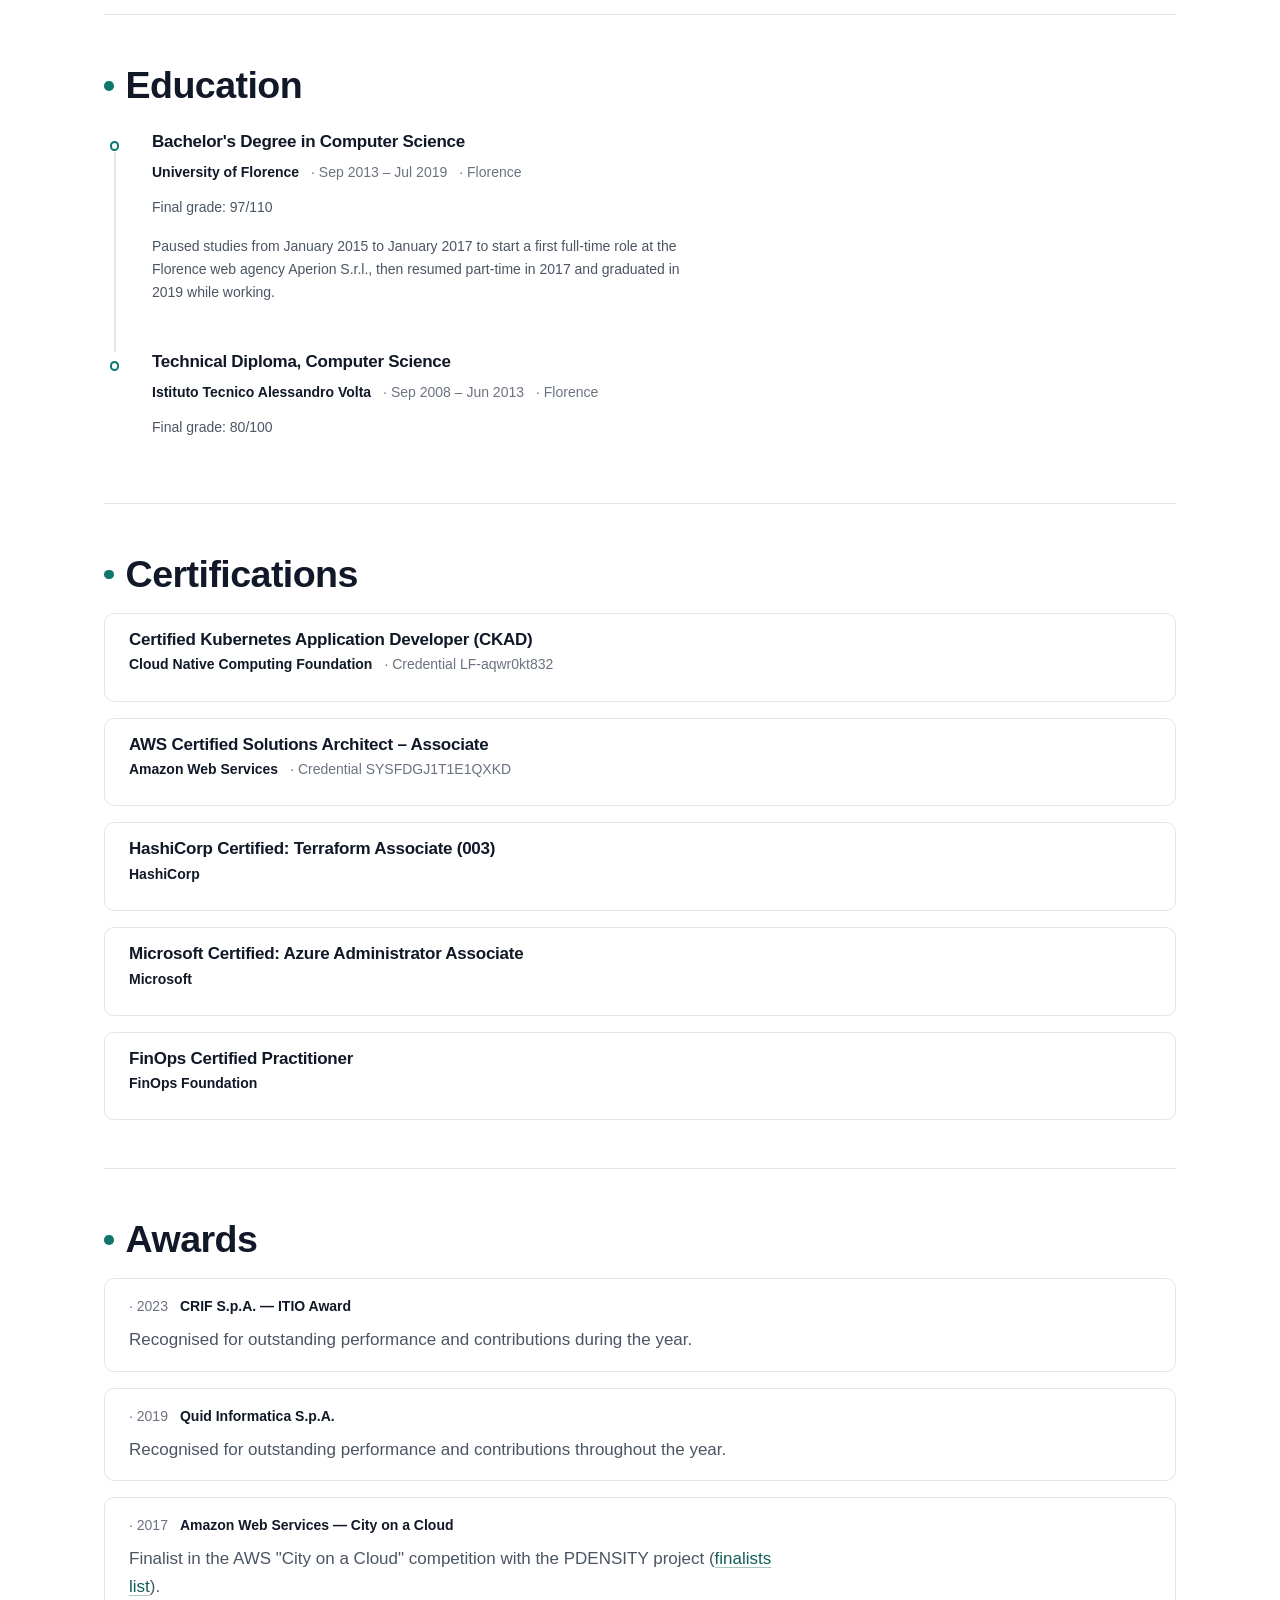
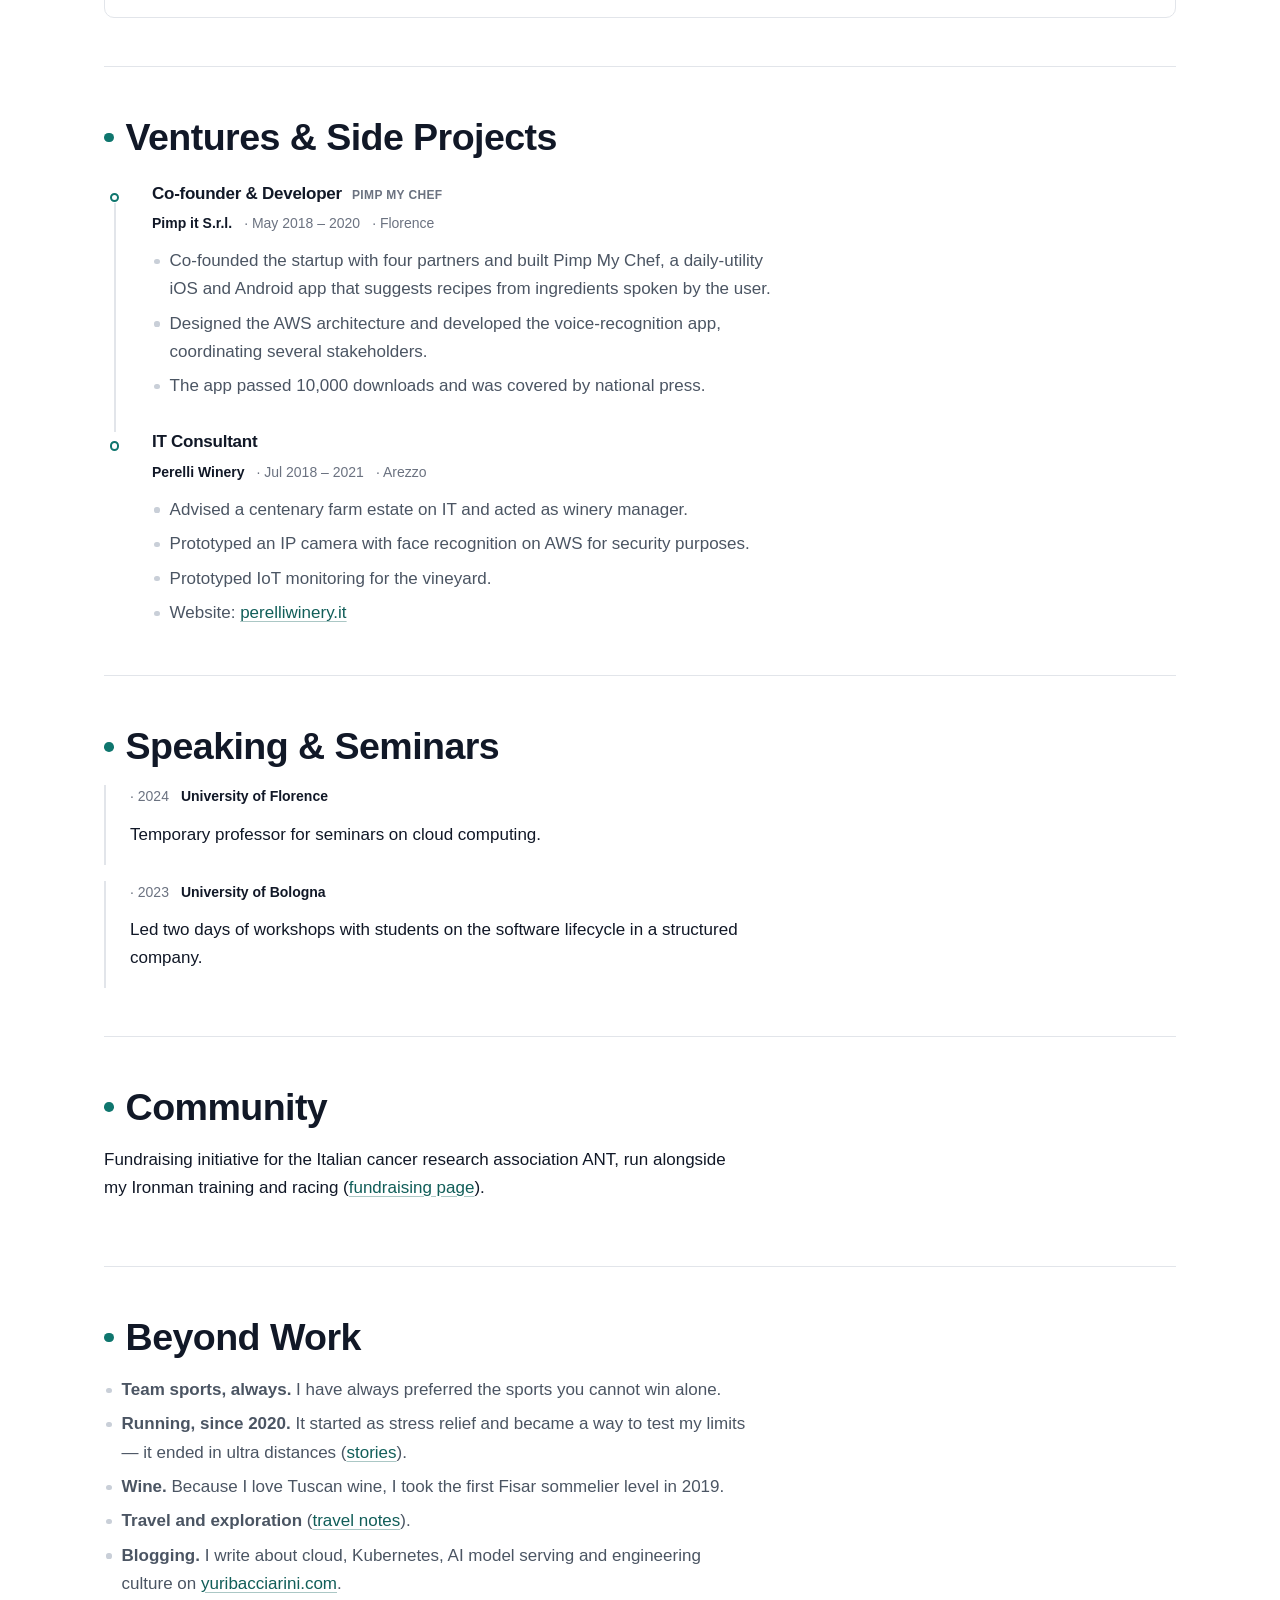
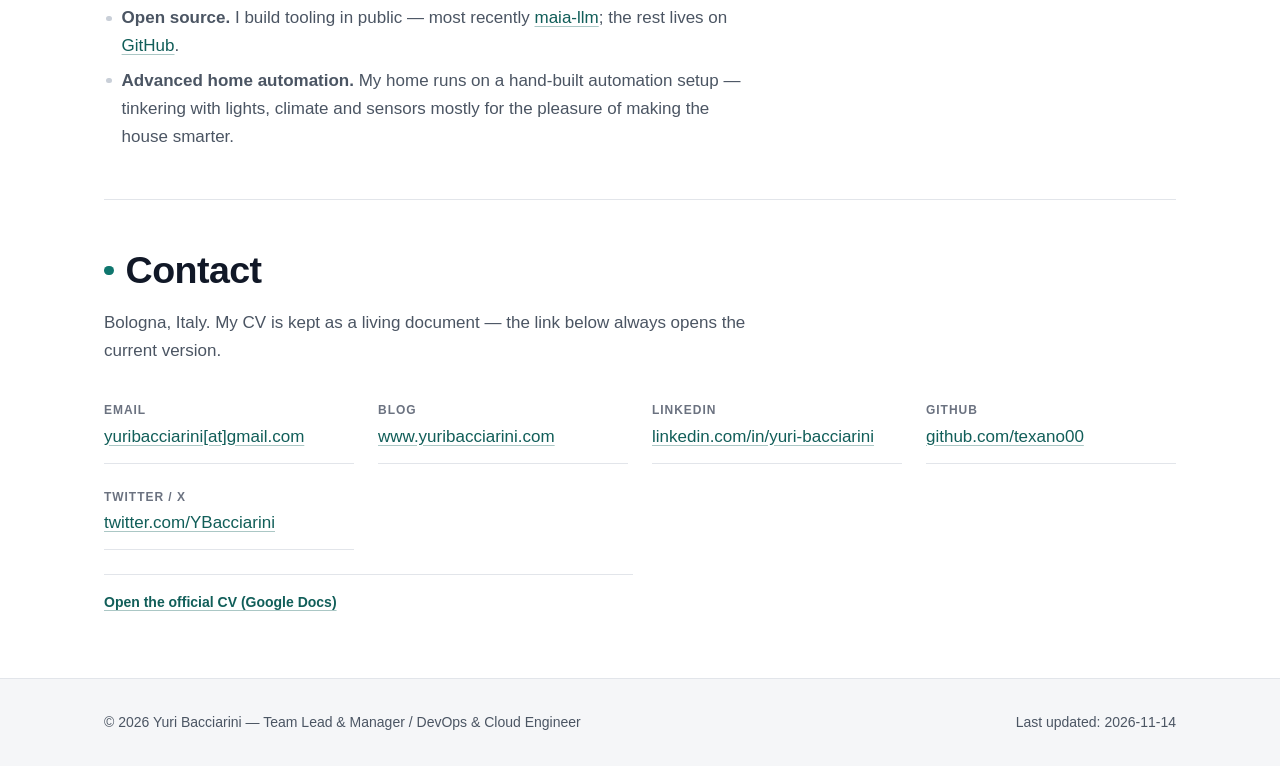
==== commit fa6a14e6: "fix(cv): remove the in-repo Word copy, link only the official Google Doc - Delete assets/cv/yuri-bac" ====
--- a/index.html
+++ b/index.html
@@ -590,8 +590,6 @@
         </ul>
         <p class="download-block">
           <a class="link-strong" href="https://docs.google.com/document/d/12EyI4fLhahsGvDl3avVvwXqUk6pJqJ3SpasptYkpA8Y/edit?usp=sharing&amp;ref=yuribacciarini.com" rel="noopener noreferrer">Open the official CV (Google Docs)</a>
-          <span aria-hidden="true">·</span>
-          <a href="/assets/cv/yuri-bacciarini-cv.docx" download="yuri-bacciarini-cv.docx">Download Word copy (.docx)</a>
         </p>
       </section>
 
